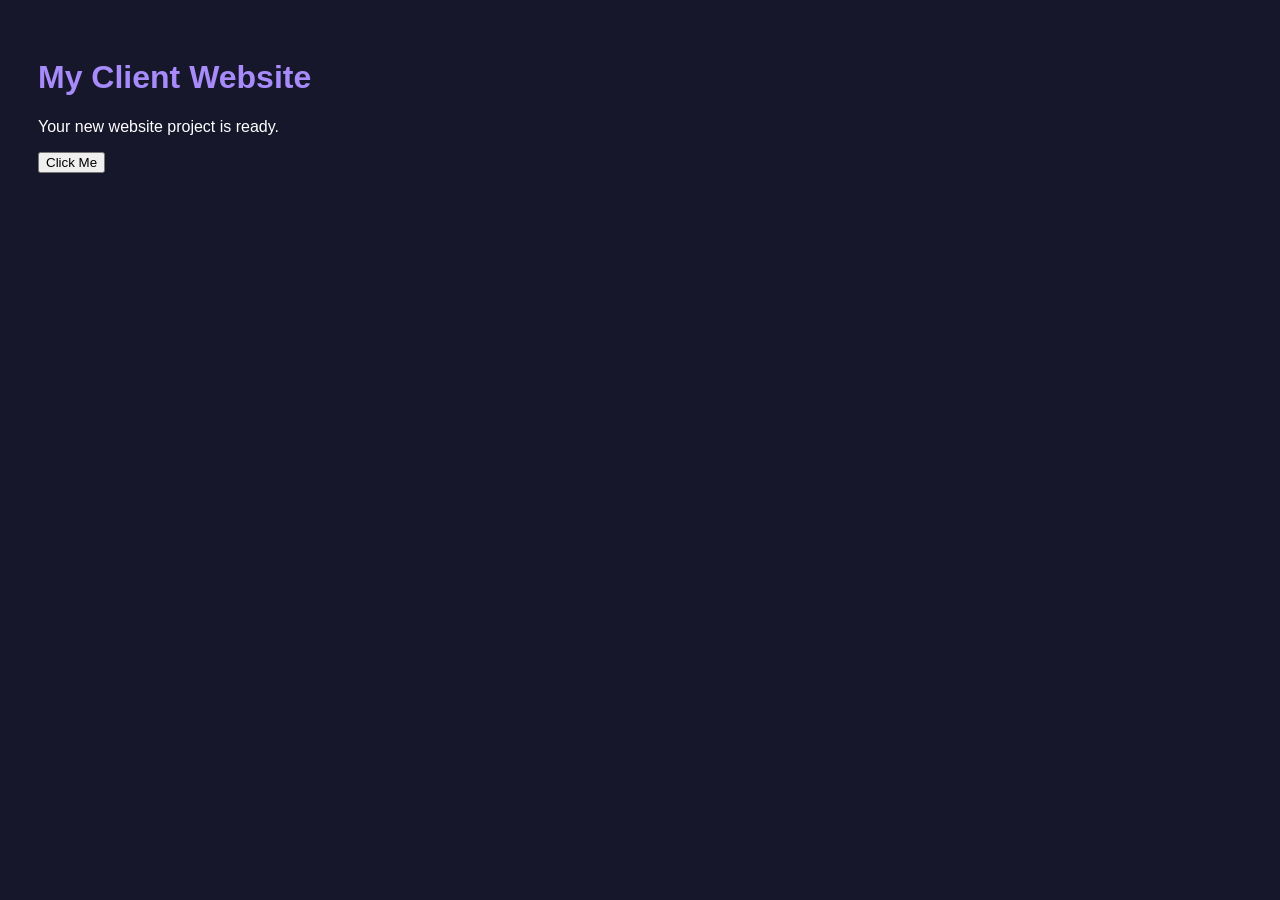
==== index.html @ 84a3fe66 "Add files via upload" ====
<!doctype html>
<html lang="en">
<head>
<meta charset="utf-8">
<meta name="viewport" content="width=device-width, initial-scale=1">
<title>Fashion Plus Test</title>
<link rel="stylesheet" href="style.css">
</head>
<body>
<h1>My Client Website</h1>
<p>Your new website project is ready.</p>
<script src="app.js"></script>
</body>
</html>
---- style.css ----
body {
  background: #17172b;
  color: white;
  font-family: Arial, sans-serif;
  padding: 30px;
}

h1 {
  color: #a78bfa;
}
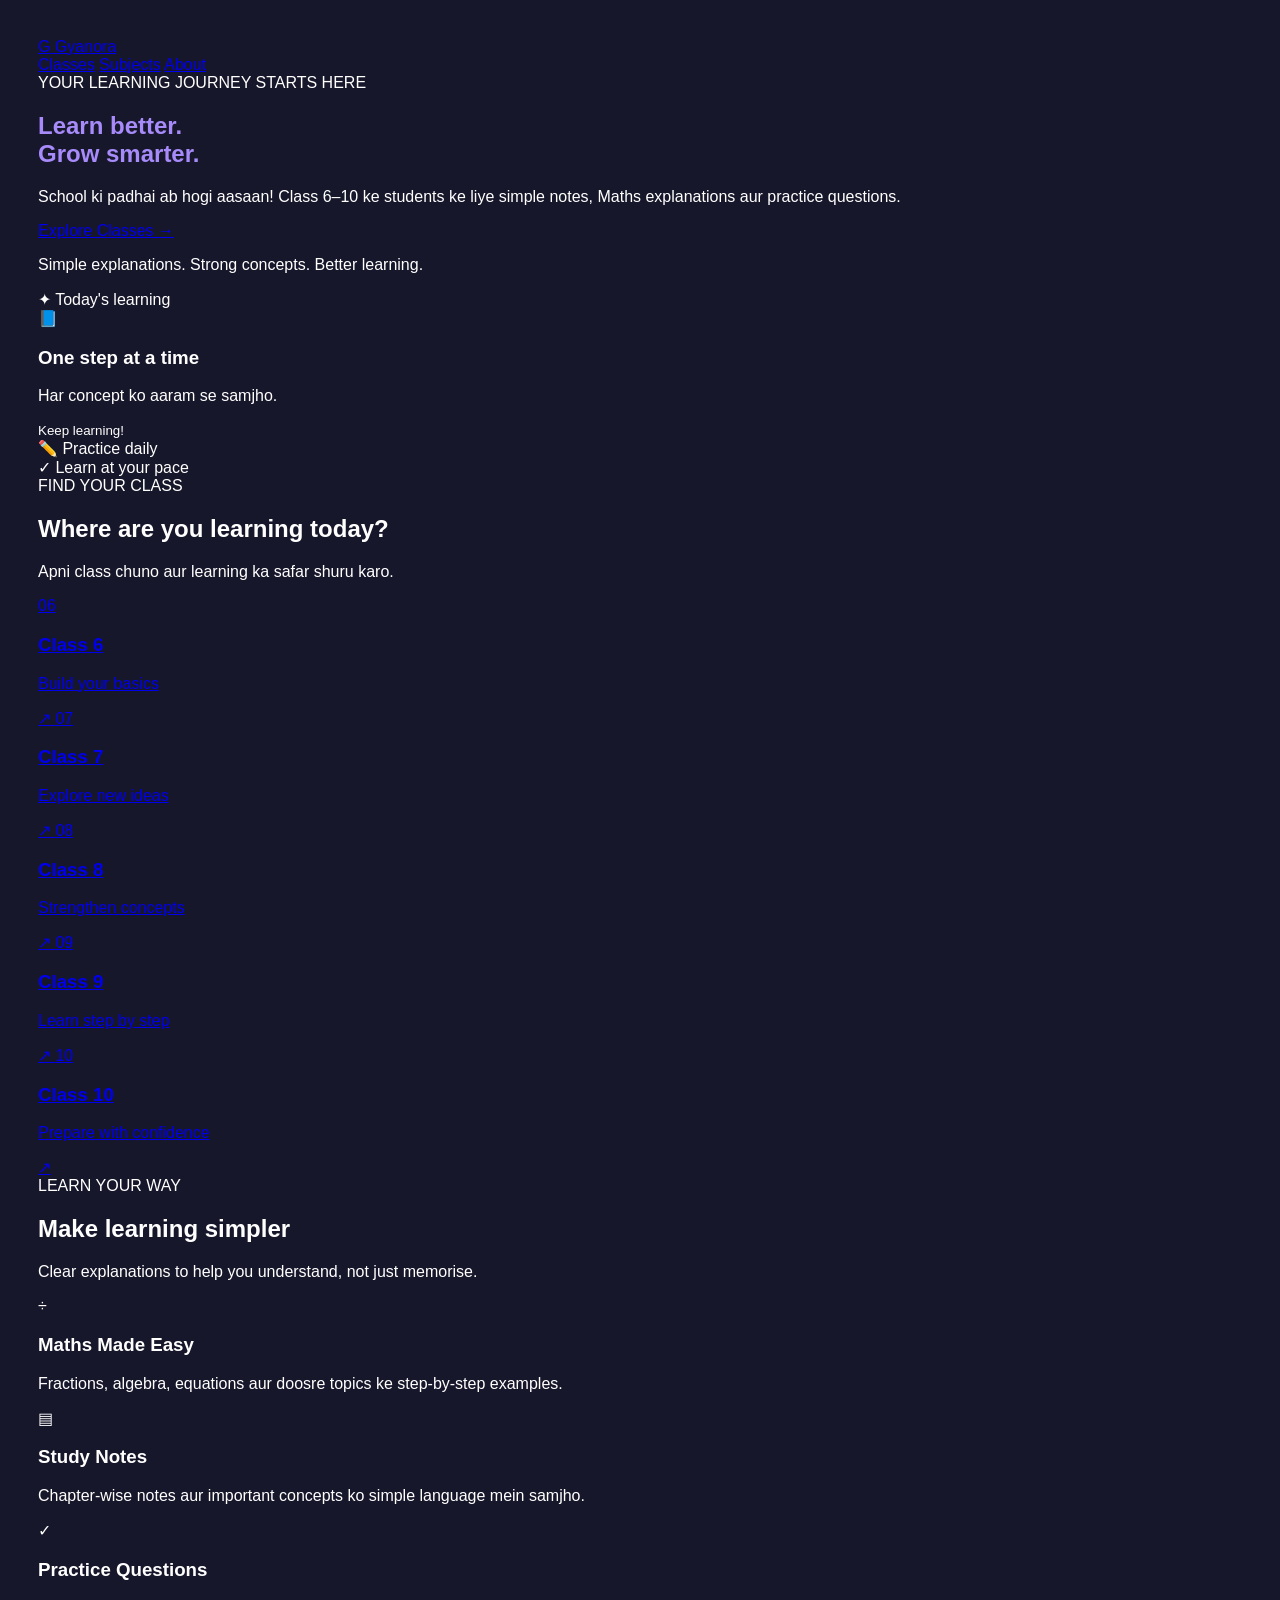
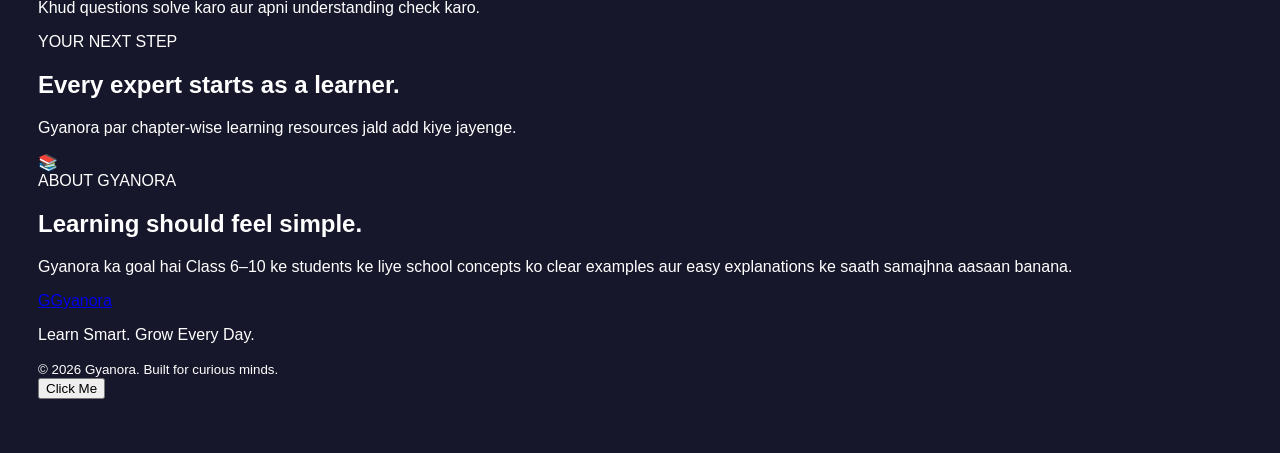
==== commit ec0fff23: "index.html" ====
--- a/index.html
+++ b/index.html
@@ -1,14 +1,137 @@
+
 <!doctype html>
 <html lang="en">
 <head>
-<meta charset="utf-8">
-<meta name="viewport" content="width=device-width, initial-scale=1">
-<title>Fashion Plus Test</title>
-<link rel="stylesheet" href="style.css">
+  <meta charset="utf-8">
+  <meta name="viewport" content="width=device-width, initial-scale=1">
+  <meta name="description" content="Gyanora helps Class 6 to 10 students learn Maths with simple notes, clear examples and practice questions.">
+  <meta name="theme-color" content="#2563eb">
+  <title>Gyanora — Learn Smart, Grow Every Day</title>
+  <link rel="stylesheet" href="style.css">
 </head>
 <body>
-<h1>My Client Website</h1>
-<p>Your new website project is ready.</p>
-<script src="app.js"></script>
+  <header class="site-header">
+    <a class="logo" href="#">
+      <span class="logo-icon">G</span>
+      <span>Gyanora</span>
+    </a>
+
+    <nav>
+      <a href="#classes">Classes</a>
+      <a href="#subjects">Subjects</a>
+      <a href="#about">About</a>
+    </nav>
+  </header>
+
+  <main>
+    <section class="hero">
+      <div class="hero-content">
+        <span class="eyebrow">YOUR LEARNING JOURNEY STARTS HERE</span>
+        <h1>Learn better.<br><span>Grow smarter.</span></h1>
+        <p>
+          School ki padhai ab hogi aasaan!
+          Class 6–10 ke students ke liye simple notes,
+          Maths explanations aur practice questions.
+        </p>
+        <a class="primary-btn" href="#classes">Explore Classes <span>→</span></a>
+        <p class="hero-note">Simple explanations. Strong concepts. Better learning.</p>
+      </div>
+
+      <div class="hero-visual" aria-label="Learning and education illustration">
+        <div class="study-card">
+          <div class="study-top">
+            <span class="mini-icon">✦</span>
+            <span>Today's learning</span>
+          </div>
+          <div class="book-illustration">📘</div>
+          <h3>One step at a time</h3>
+          <p>Har concept ko aaram se samjho.</p>
+          <div class="progress-track"><span></span></div>
+          <small>Keep learning!</small>
+        </div>
+        <div class="float-note note-one">✏️ Practice daily</div>
+        <div class="float-note note-two">✓ Learn at your pace</div>
+      </div>
+    </section>
+
+    <section class="section" id="classes">
+      <div class="section-heading">
+        <span class="eyebrow">FIND YOUR CLASS</span>
+        <h2>Where are you learning today?</h2>
+        <p>Apni class chuno aur learning ka safar shuru karo.</p>
+      </div>
+
+      <div class="class-grid">
+        <a class="class-card" href="#coming-soon">
+          <span class="class-number">06</span><h3>Class 6</h3><p>Build your basics</p><span class="card-arrow">↗</span>
+        </a>
+        <a class="class-card" href="#coming-soon">
+          <span class="class-number">07</span><h3>Class 7</h3><p>Explore new ideas</p><span class="card-arrow">↗</span>
+        </a>
+        <a class="class-card" href="#coming-soon">
+          <span class="class-number">08</span><h3>Class 8</h3><p>Strengthen concepts</p><span class="card-arrow">↗</span>
+        </a>
+        <a class="class-card" href="#coming-soon">
+          <span class="class-number">09</span><h3>Class 9</h3><p>Learn step by step</p><span class="card-arrow">↗</span>
+        </a>
+        <a class="class-card" href="#coming-soon">
+          <span class="class-number">10</span><h3>Class 10</h3><p>Prepare with confidence</p><span class="card-arrow">↗</span>
+        </a>
+      </div>
+    </section>
+
+    <section class="section subjects-section" id="subjects">
+      <div class="section-heading">
+        <span class="eyebrow">LEARN YOUR WAY</span>
+        <h2>Make learning simpler</h2>
+        <p>Clear explanations to help you understand, not just memorise.</p>
+      </div>
+
+      <div class="subject-grid">
+        <article class="subject-card">
+          <div class="subject-icon blue-icon">÷</div>
+          <h3>Maths Made Easy</h3>
+          <p>Fractions, algebra, equations aur doosre topics ke step-by-step examples.</p>
+        </article>
+        <article class="subject-card">
+          <div class="subject-icon purple-icon">▤</div>
+          <h3>Study Notes</h3>
+          <p>Chapter-wise notes aur important concepts ko simple language mein samjho.</p>
+        </article>
+        <article class="subject-card">
+          <div class="subject-icon green-icon">✓</div>
+          <h3>Practice Questions</h3>
+          <p>Khud questions solve karo aur apni understanding check karo.</p>
+        </article>
+      </div>
+    </section>
+
+    <section class="learning-banner" id="coming-soon">
+      <div>
+        <span class="eyebrow">YOUR NEXT STEP</span>
+        <h2>Every expert starts as a learner.</h2>
+        <p>Gyanora par chapter-wise learning resources jald add kiye jayenge.</p>
+      </div>
+      <span class="banner-icon">📚</span>
+    </section>
+
+    <section class="section about-section" id="about">
+      <span class="eyebrow">ABOUT GYANORA</span>
+      <h2>Learning should feel simple.</h2>
+      <p>
+        Gyanora ka goal hai Class 6–10 ke students ke liye
+        school concepts ko clear examples aur easy explanations
+        ke saath samajhna aasaan banana.
+      </p>
+    </section>
+  </main>
+
+  <footer class="site-footer">
+    <a class="logo" href="#"><span class="logo-icon">G</span><span>Gyanora</span></a>
+    <p>Learn Smart. Grow Every Day.</p>
+    <small>© 2026 Gyanora. Built for curious minds.</small>
+  </footer>
+
+  <script src="app.js"></script>
 </body>
 </html>
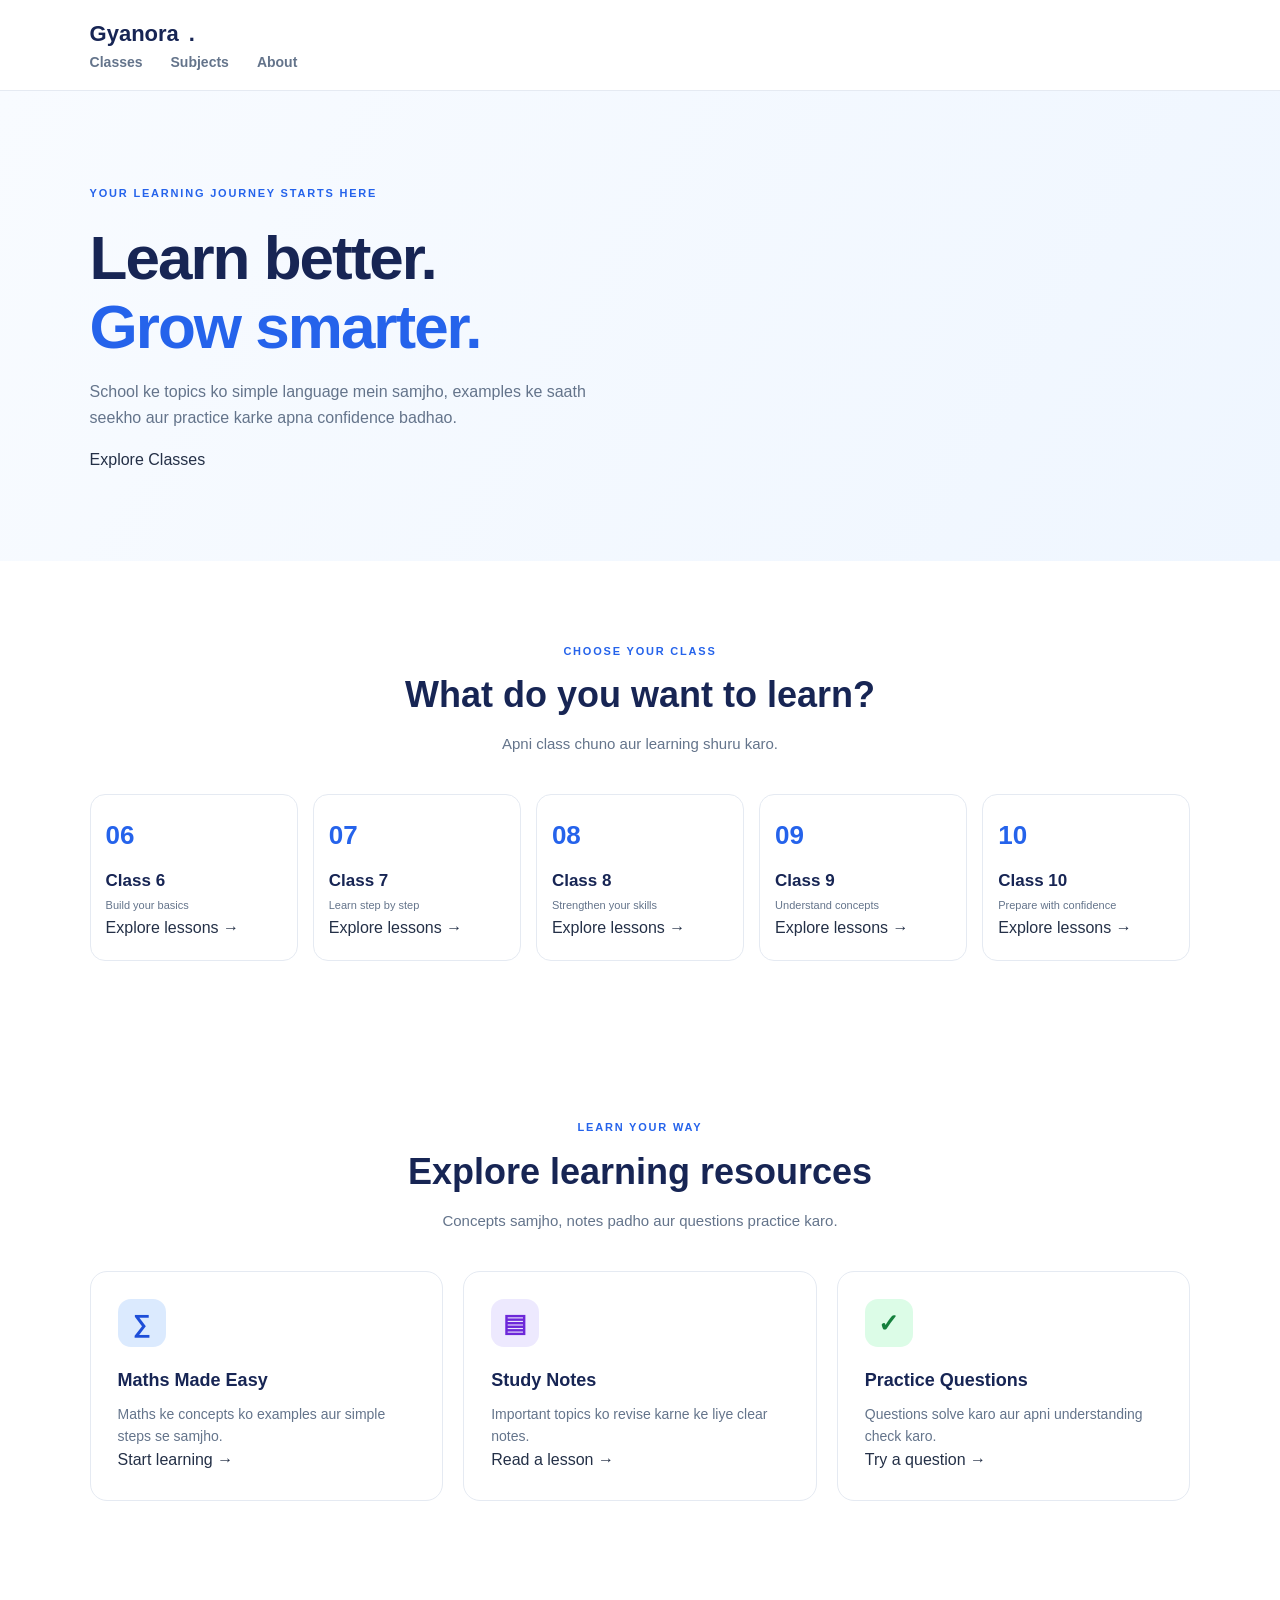
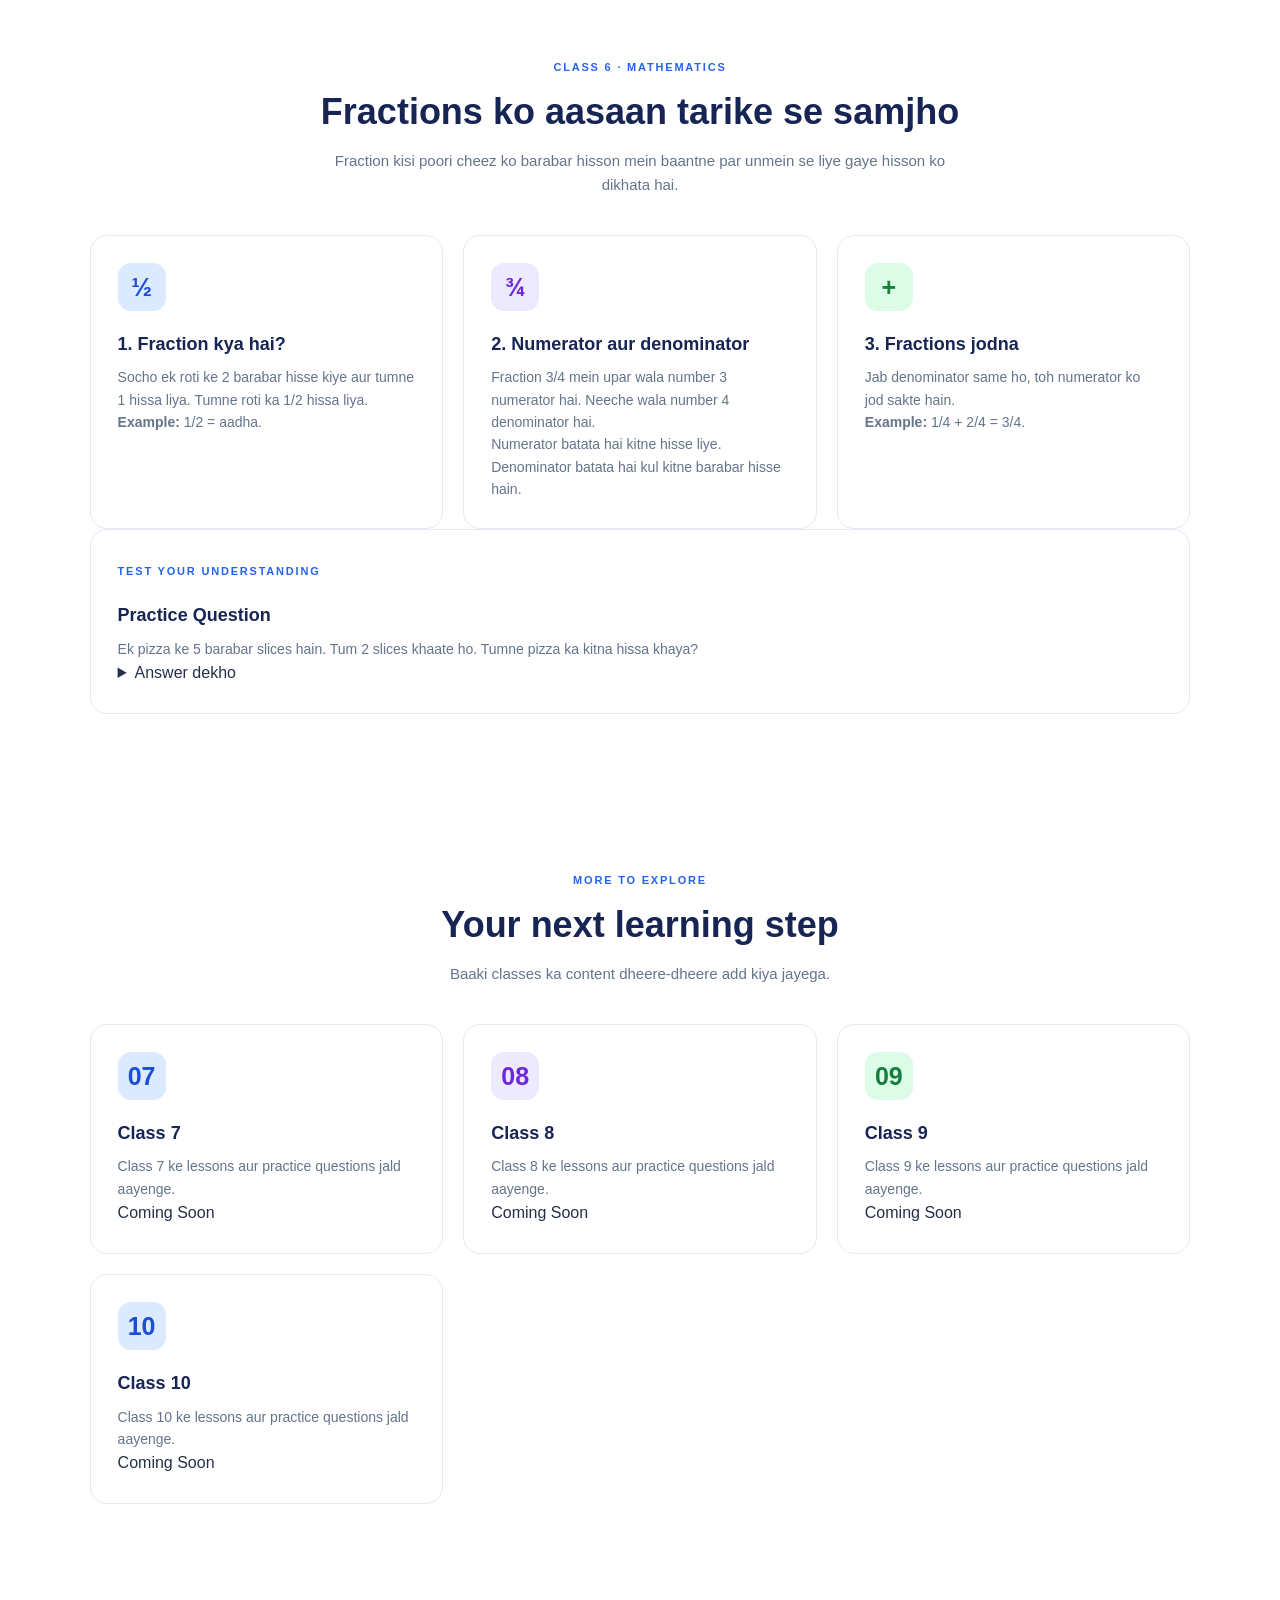
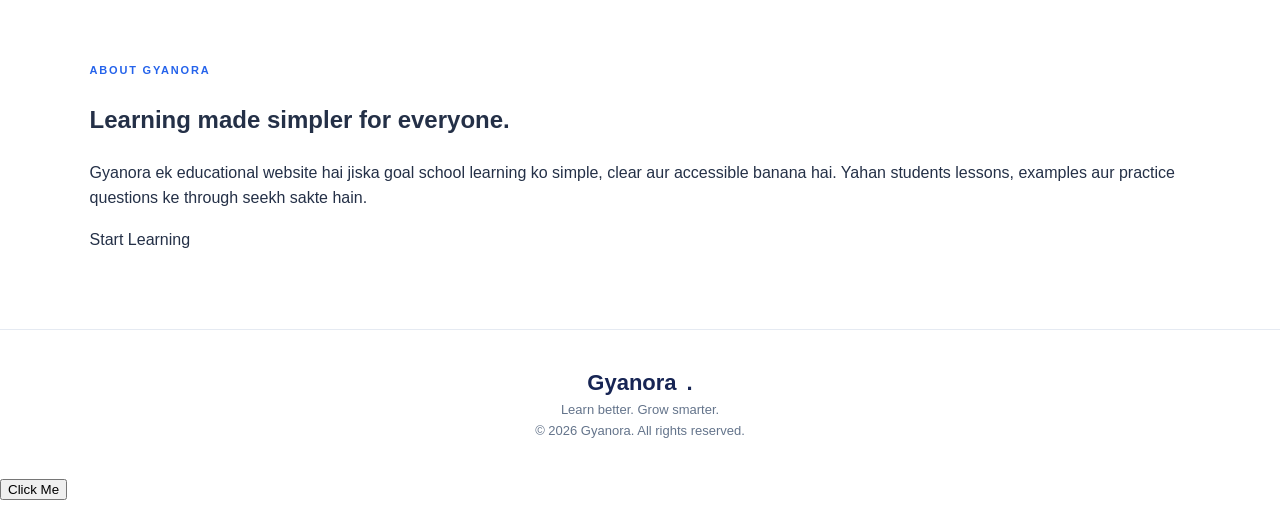
==== commit e4b57db1: "index.html" ====
--- a/index.html
+++ b/index.html
@@ -1,135 +1,257 @@
 
-<!doctype html>
+<!DOCTYPE html>
 <html lang="en">
 <head>
-  <meta charset="utf-8">
-  <meta name="viewport" content="width=device-width, initial-scale=1">
-  <meta name="description" content="Gyanora helps Class 6 to 10 students learn Maths with simple notes, clear examples and practice questions.">
+  <meta charset="UTF-8">
+  <meta name="viewport" content="width=device-width, initial-scale=1.0">
   <meta name="theme-color" content="#2563eb">
-  <title>Gyanora — Learn Smart, Grow Every Day</title>
+  <meta name="description" content="Gyanora helps students learn school subjects with simple lessons, notes and practice questions.">
+  <title>Gyanora — Learn Better, Grow Smarter</title>
   <link rel="stylesheet" href="style.css">
 </head>
 <body>
+
+  <!-- HEADER -->
   <header class="site-header">
-    <a class="logo" href="#">
-      <span class="logo-icon">G</span>
-      <span>Gyanora</span>
-    </a>
-
-    <nav>
-      <a href="#classes">Classes</a>
-      <a href="#subjects">Subjects</a>
-      <a href="#about">About</a>
-    </nav>
+    <div class="container nav-container">
+      <a href="#home" class="logo">Gyanora<span>.</span></a>
+
+      <nav class="main-nav" aria-label="Main navigation">
+        <a href="#classes">Classes</a>
+        <a href="#subjects">Subjects</a>
+        <a href="#about">About</a>
+      </nav>
+    </div>
   </header>
 
-  <main>
+  <main id="home">
+
+    <!-- HERO -->
     <section class="hero">
-      <div class="hero-content">
+      <div class="container hero-content">
         <span class="eyebrow">YOUR LEARNING JOURNEY STARTS HERE</span>
         <h1>Learn better.<br><span>Grow smarter.</span></h1>
         <p>
-          School ki padhai ab hogi aasaan!
-          Class 6–10 ke students ke liye simple notes,
-          Maths explanations aur practice questions.
+          School ke topics ko simple language mein samjho,
+          examples ke saath seekho aur practice karke apna confidence badhao.
         </p>
-        <a class="primary-btn" href="#classes">Explore Classes <span>→</span></a>
-        <p class="hero-note">Simple explanations. Strong concepts. Better learning.</p>
-      </div>
-
-      <div class="hero-visual" aria-label="Learning and education illustration">
-        <div class="study-card">
-          <div class="study-top">
-            <span class="mini-icon">✦</span>
-            <span>Today's learning</span>
-          </div>
-          <div class="book-illustration">📘</div>
-          <h3>One step at a time</h3>
-          <p>Har concept ko aaram se samjho.</p>
-          <div class="progress-track"><span></span></div>
-          <small>Keep learning!</small>
-        </div>
-        <div class="float-note note-one">✏️ Practice daily</div>
-        <div class="float-note note-two">✓ Learn at your pace</div>
-      </div>
-    </section>
-
+        <a href="#classes" class="btn btn-primary">Explore Classes</a>
+      </div>
+    </section>
+
+    <!-- CLASSES -->
     <section class="section" id="classes">
-      <div class="section-heading">
-        <span class="eyebrow">FIND YOUR CLASS</span>
-        <h2>Where are you learning today?</h2>
-        <p>Apni class chuno aur learning ka safar shuru karo.</p>
-      </div>
-
-      <div class="class-grid">
-        <a class="class-card" href="#coming-soon">
-          <span class="class-number">06</span><h3>Class 6</h3><p>Build your basics</p><span class="card-arrow">↗</span>
-        </a>
-        <a class="class-card" href="#coming-soon">
-          <span class="class-number">07</span><h3>Class 7</h3><p>Explore new ideas</p><span class="card-arrow">↗</span>
-        </a>
-        <a class="class-card" href="#coming-soon">
-          <span class="class-number">08</span><h3>Class 8</h3><p>Strengthen concepts</p><span class="card-arrow">↗</span>
-        </a>
-        <a class="class-card" href="#coming-soon">
-          <span class="class-number">09</span><h3>Class 9</h3><p>Learn step by step</p><span class="card-arrow">↗</span>
-        </a>
-        <a class="class-card" href="#coming-soon">
-          <span class="class-number">10</span><h3>Class 10</h3><p>Prepare with confidence</p><span class="card-arrow">↗</span>
-        </a>
-      </div>
-    </section>
-
-    <section class="section subjects-section" id="subjects">
-      <div class="section-heading">
-        <span class="eyebrow">LEARN YOUR WAY</span>
-        <h2>Make learning simpler</h2>
-        <p>Clear explanations to help you understand, not just memorise.</p>
-      </div>
-
-      <div class="subject-grid">
-        <article class="subject-card">
-          <div class="subject-icon blue-icon">÷</div>
-          <h3>Maths Made Easy</h3>
-          <p>Fractions, algebra, equations aur doosre topics ke step-by-step examples.</p>
-        </article>
-        <article class="subject-card">
-          <div class="subject-icon purple-icon">▤</div>
-          <h3>Study Notes</h3>
-          <p>Chapter-wise notes aur important concepts ko simple language mein samjho.</p>
-        </article>
-        <article class="subject-card">
-          <div class="subject-icon green-icon">✓</div>
-          <h3>Practice Questions</h3>
-          <p>Khud questions solve karo aur apni understanding check karo.</p>
-        </article>
-      </div>
-    </section>
-
-    <section class="learning-banner" id="coming-soon">
-      <div>
-        <span class="eyebrow">YOUR NEXT STEP</span>
-        <h2>Every expert starts as a learner.</h2>
-        <p>Gyanora par chapter-wise learning resources jald add kiye jayenge.</p>
-      </div>
-      <span class="banner-icon">📚</span>
-    </section>
-
-    <section class="section about-section" id="about">
-      <span class="eyebrow">ABOUT GYANORA</span>
-      <h2>Learning should feel simple.</h2>
-      <p>
-        Gyanora ka goal hai Class 6–10 ke students ke liye
-        school concepts ko clear examples aur easy explanations
-        ke saath samajhna aasaan banana.
-      </p>
-    </section>
+      <div class="container">
+        <div class="section-heading">
+          <span class="eyebrow">CHOOSE YOUR CLASS</span>
+          <h2>What do you want to learn?</h2>
+          <p>Apni class chuno aur learning shuru karo.</p>
+        </div>
+
+        <div class="class-grid">
+          <a href="#class6-maths" class="class-card">
+            <span class="class-number">06</span>
+            <h3>Class 6</h3>
+            <p>Build your basics</p>
+            <span class="card-link">Explore lessons →</span>
+          </a>
+
+          <a href="#class7" class="class-card">
+            <span class="class-number">07</span>
+            <h3>Class 7</h3>
+            <p>Learn step by step</p>
+            <span class="card-link">Explore lessons →</span>
+          </a>
+
+          <a href="#class8" class="class-card">
+            <span class="class-number">08</span>
+            <h3>Class 8</h3>
+            <p>Strengthen your skills</p>
+            <span class="card-link">Explore lessons →</span>
+          </a>
+
+          <a href="#class9" class="class-card">
+            <span class="class-number">09</span>
+            <h3>Class 9</h3>
+            <p>Understand concepts</p>
+            <span class="card-link">Explore lessons →</span>
+          </a>
+
+          <a href="#class10" class="class-card">
+            <span class="class-number">10</span>
+            <h3>Class 10</h3>
+            <p>Prepare with confidence</p>
+            <span class="card-link">Explore lessons →</span>
+          </a>
+        </div>
+      </div>
+    </section>
+
+    <!-- SUBJECTS -->
+    <section class="section section-soft" id="subjects">
+      <div class="container">
+        <div class="section-heading">
+          <span class="eyebrow">LEARN YOUR WAY</span>
+          <h2>Explore learning resources</h2>
+          <p>Concepts samjho, notes padho aur questions practice karo.</p>
+        </div>
+
+        <div class="subject-grid">
+          <article class="subject-card">
+            <div class="subject-icon blue-icon">∑</div>
+            <h3>Maths Made Easy</h3>
+            <p>Maths ke concepts ko examples aur simple steps se samjho.</p>
+            <a href="#class6-maths" class="text-link">Start learning →</a>
+          </article>
+
+          <article class="subject-card">
+            <div class="subject-icon purple-icon">▤</div>
+            <h3>Study Notes</h3>
+            <p>Important topics ko revise karne ke liye clear notes.</p>
+            <a href="#class6-maths" class="text-link">Read a lesson →</a>
+          </article>
+
+          <article class="subject-card">
+            <div class="subject-icon green-icon">✓</div>
+            <h3>Practice Questions</h3>
+            <p>Questions solve karo aur apni understanding check karo.</p>
+            <a href="#class6-practice" class="text-link">Try a question →</a>
+          </article>
+        </div>
+      </div>
+    </section>
+
+    <!-- CLASS 6 MATHS LESSON -->
+    <section class="section" id="class6-maths">
+      <div class="container">
+        <div class="section-heading">
+          <span class="eyebrow">CLASS 6 · MATHEMATICS</span>
+          <h2>Fractions ko aasaan tarike se samjho</h2>
+          <p>
+            Fraction kisi poori cheez ko barabar hisson mein baantne
+            par unmein se liye gaye hisson ko dikhata hai.
+          </p>
+        </div>
+
+        <div class="subject-grid">
+          <article class="subject-card">
+            <div class="subject-icon blue-icon">½</div>
+            <h3>1. Fraction kya hai?</h3>
+            <p>
+              Socho ek roti ke 2 barabar hisse kiye aur tumne 1 hissa liya.
+              Tumne roti ka 1/2 hissa liya.
+            </p>
+            <p><strong>Example:</strong> 1/2 = aadha.</p>
+          </article>
+
+          <article class="subject-card">
+            <div class="subject-icon purple-icon">¾</div>
+            <h3>2. Numerator aur denominator</h3>
+            <p>
+              Fraction 3/4 mein upar wala number 3 numerator hai.
+              Neeche wala number 4 denominator hai.
+            </p>
+            <p>
+              Numerator batata hai kitne hisse liye.
+              Denominator batata hai kul kitne barabar hisse hain.
+            </p>
+          </article>
+
+          <article class="subject-card">
+            <div class="subject-icon green-icon">+</div>
+            <h3>3. Fractions jodna</h3>
+            <p>
+              Jab denominator same ho, toh numerator ko jod sakte hain.
+            </p>
+            <p><strong>Example:</strong> 1/4 + 2/4 = 3/4.</p>
+          </article>
+        </div>
+
+        <!-- PRACTICE -->
+        <div class="subject-card practice-card" id="class6-practice">
+          <span class="eyebrow">TEST YOUR UNDERSTANDING</span>
+          <h3>Practice Question</h3>
+          <p>
+            Ek pizza ke 5 barabar slices hain. Tum 2 slices khaate ho.
+            Tumne pizza ka kitna hissa khaya?
+          </p>
+
+          <details>
+            <summary>Answer dekho</summary>
+            <p>
+              <strong>Answer: 2/5.</strong>
+              Kul 5 barabar slices the aur tumne unmein se 2 khaye.
+              Isliye fraction 2/5 hoga.
+            </p>
+          </details>
+        </div>
+      </div>
+    </section>
+
+    <!-- OTHER CLASSES -->
+    <section class="section section-soft" id="other-classes">
+      <div class="container">
+        <div class="section-heading">
+          <span class="eyebrow">MORE TO EXPLORE</span>
+          <h2>Your next learning step</h2>
+          <p>Baaki classes ka content dheere-dheere add kiya jayega.</p>
+        </div>
+
+        <div class="subject-grid">
+          <article class="subject-card" id="class7">
+            <div class="subject-icon blue-icon">07</div>
+            <h3>Class 7</h3>
+            <p>Class 7 ke lessons aur practice questions jald aayenge.</p>
+            <span class="text-link">Coming Soon</span>
+          </article>
+
+          <article class="subject-card" id="class8">
+            <div class="subject-icon purple-icon">08</div>
+            <h3>Class 8</h3>
+            <p>Class 8 ke lessons aur practice questions jald aayenge.</p>
+            <span class="text-link">Coming Soon</span>
+          </article>
+
+          <article class="subject-card" id="class9">
+            <div class="subject-icon green-icon">09</div>
+            <h3>Class 9</h3>
+            <p>Class 9 ke lessons aur practice questions jald aayenge.</p>
+            <span class="text-link">Coming Soon</span>
+          </article>
+
+          <article class="subject-card" id="class10">
+            <div class="subject-icon blue-icon">10</div>
+            <h3>Class 10</h3>
+            <p>Class 10 ke lessons aur practice questions jald aayenge.</p>
+            <span class="text-link">Coming Soon</span>
+          </article>
+        </div>
+      </div>
+    </section>
+
+    <!-- ABOUT -->
+    <section class="section" id="about">
+      <div class="container about-content">
+        <span class="eyebrow">ABOUT GYANORA</span>
+        <h2>Learning made simpler for everyone.</h2>
+        <p>
+          Gyanora ek educational website hai jiska goal school learning ko
+          simple, clear aur accessible banana hai. Yahan students lessons,
+          examples aur practice questions ke through seekh sakte hain.
+        </p>
+        <a href="#classes" class="btn btn-primary">Start Learning</a>
+      </div>
+    </section>
+
   </main>
 
+  <!-- FOOTER -->
   <footer class="site-footer">
-    <a class="logo" href="#"><span class="logo-icon">G</span><span>Gyanora</span></a>
-    <p>Learn Smart. Grow Every Day.</p>
-    <small>© 2026 Gyanora. Built for curious minds.</small>
+    <div class="container footer-content">
+      <a href="#home" class="logo">Gyanora<span>.</span></a>
+      <p>Learn better. Grow smarter.</p>
+      <p class="copyright">© 2026 Gyanora. All rights reserved.</p>
+    </div>
   </footer>
 
   <script src="app.js"></script>
--- a/style.css
+++ b/style.css
@@ -1,10 +1,518 @@
+
+:root {
+  --blue: #2563eb;
+  --blue-dark: #1d4ed8;
+  --navy: #172554;
+  --text: #243047;
+  --muted: #64748b;
+  --border: #e5eaf2;
+  --light-blue: #eff6ff;
+  --white: #ffffff;
+}
+
+* {
+  box-sizing: border-box;
+}
+
+html {
+  scroll-behavior: smooth;
+  scroll-padding-top: 90px;
+}
+
 body {
-  background: #17172b;
+  margin: 0;
+  font-family: Arial, Helvetica, sans-serif;
+  color: var(--text);
+  background: var(--white);
+  line-height: 1.6;
+}
+
+a {
+  color: inherit;
+  text-decoration: none;
+}
+
+.site-header {
+  min-height: 76px;
+  padding: 16px 7%;
+  display: flex;
+  justify-content: space-between;
+  align-items: center;
+  gap: 20px;
+  background: #fff;
+  border-bottom: 1px solid var(--border);
+  position: sticky;
+  top: 0;
+  z-index: 10;
+}
+
+.logo {
+  display: inline-flex;
+  align-items: center;
+  gap: 10px;
+  font-size: 22px;
+  font-weight: 800;
+  color: var(--navy);
+}
+
+.logo-icon {
+  width: 38px;
+  height: 38px;
+  display: grid;
+  place-items: center;
+  border-radius: 12px;
+  background: var(--blue);
   color: white;
-  font-family: Arial, sans-serif;
-  padding: 30px;
-}
-
-h1 {
-  color: #a78bfa;
-}+  font-size: 22px;
+}
+
+nav {
+  display: flex;
+  align-items: center;
+  gap: 28px;
+}
+
+nav a {
+  color: var(--muted);
+  font-size: 14px;
+  font-weight: 600;
+}
+
+nav a:hover {
+  color: var(--blue);
+}
+
+.hero {
+  padding: 76px 7%;
+  min-height: 470px;
+  display: grid;
+  grid-template-columns: 1.1fr 0.9fr;
+  align-items: center;
+  gap: 50px;
+  background: linear-gradient(120deg, #f8fbff, #eff6ff);
+  overflow: hidden;
+}
+
+.eyebrow {
+  display: inline-block;
+  color: var(--blue);
+  font-size: 11px;
+  font-weight: 800;
+  letter-spacing: 1.8px;
+}
+
+.hero h1 {
+  margin: 18px 0;
+  font-size: clamp(38px, 5vw, 62px);
+  line-height: 1.12;
+  letter-spacing: -2px;
+  color: var(--navy);
+}
+
+.hero h1 span {
+  color: var(--blue);
+}
+
+.hero-content > p:not(.hero-note) {
+  max-width: 530px;
+  color: var(--muted);
+  font-size: 16px;
+}
+
+.primary-btn {
+  display: inline-flex;
+  align-items: center;
+  gap: 18px;
+  margin-top: 18px;
+  padding: 14px 22px;
+  border-radius: 10px;
+  color: #fff;
+  background: var(--blue);
+  font-size: 14px;
+  font-weight: 700;
+  box-shadow: 0 8px 20px #2563eb30;
+  transition: transform 0.2s, background 0.2s;
+}
+
+.primary-btn:hover {
+  background: var(--blue-dark);
+  transform: translateY(-2px);
+}
+
+.hero-note {
+  margin-top: 18px;
+  color: #718096;
+  font-size: 12px;
+}
+
+.hero-visual {
+  position: relative;
+  display: flex;
+  justify-content: center;
+  align-items: center;
+  min-height: 310px;
+}
+
+.study-card {
+  width: min(100%, 310px);
+  padding: 25px;
+  border: 1px solid #e1eaff;
+  border-radius: 22px;
+  background: white;
+  box-shadow: 0 25px 60px #1e40af15;
+  position: relative;
+  z-index: 1;
+}
+
+.study-top {
+  display: flex;
+  align-items: center;
+  gap: 9px;
+  color: var(--muted);
+  font-size: 12px;
+}
+
+.mini-icon {
+  color: var(--blue);
+  font-size: 22px;
+}
+
+.book-illustration {
+  display: grid;
+  place-items: center;
+  min-height: 115px;
+  margin: 18px 0;
+  border-radius: 16px;
+  background: var(--light-blue);
+  font-size: 64px;
+}
+
+.study-card h3 {
+  margin: 0;
+  color: var(--navy);
+  font-size: 19px;
+}
+
+.study-card p,
+.study-card small {
+  color: var(--muted);
+  font-size: 12px;
+}
+
+.progress-track {
+  height: 7px;
+  margin-top: 20px;
+  border-radius: 10px;
+  background: #e7edf7;
+  overflow: hidden;
+}
+
+.progress-track span {
+  display: block;
+  width: 72%;
+  height: 100%;
+  border-radius: inherit;
+  background: var(--blue);
+}
+
+.float-note {
+  position: absolute;
+  z-index: 2;
+  padding: 10px 14px;
+  border: 1px solid var(--border);
+  border-radius: 10px;
+  background: white;
+  box-shadow: 0 8px 25px #17255410;
+  font-size: 12px;
+  font-weight: 700;
+}
+
+.note-one {
+  top: 25px;
+  right: 0;
+  color: #2563eb;
+}
+
+.note-two {
+  bottom: 22px;
+  left: 0;
+  color: #15803d;
+}
+
+.section {
+  padding: 76px 7%;
+}
+
+.section-heading {
+  max-width: 650px;
+  margin: 0 auto 38px;
+  text-align: center;
+}
+
+.section-heading h2,
+.about-section h2 {
+  margin: 10px 0;
+  color: var(--navy);
+  font-size: clamp(26px, 4vw, 36px);
+  line-height: 1.25;
+}
+
+.section-heading p,
+.about-section > p {
+  color: var(--muted);
+  font-size: 15px;
+}
+
+.class-grid {
+  display: grid;
+  grid-template-columns: repeat(5, minmax(0, 1fr));
+  gap: 15px;
+}
+
+.class-card {
+  position: relative;
+  min-height: 155px;
+  padding: 20px 15px;
+  border: 1px solid var(--border);
+  border-radius: 15px;
+  background: #fff;
+  transition: border-color 0.2s, transform 0.2s, box-shadow 0.2s;
+}
+
+.class-card:hover {
+  border-color: #93b4ff;
+  transform: translateY(-4px);
+  box-shadow: 0 12px 30px #1e40af10;
+}
+
+.class-number {
+  color: var(--blue);
+  font-size: 26px;
+  font-weight: 800;
+}
+
+.class-card h3 {
+  margin: 10px 0 3px;
+  color: var(--navy);
+  font-size: 17px;
+}
+
+.class-card p {
+  margin: 0;
+  color: var(--muted);
+  font-size: 11px;
+}
+
+.card-arrow {
+  position: absolute;
+  top: 16px;
+  right: 15px;
+  color: #94a3b8;
+}
+
+.subjects-section {
+  background: #f8faff;
+}
+
+.subject-grid {
+  display: grid;
+  grid-template-columns: repeat(3, minmax(0, 1fr));
+  gap: 20px;
+}
+
+.subject-card {
+  padding: 27px;
+  border: 1px solid var(--border);
+  border-radius: 17px;
+  background: #fff;
+  transition: transform 0.2s, box-shadow 0.2s;
+}
+
+.subject-card:hover {
+  transform: translateY(-4px);
+  box-shadow: 0 15px 35px #1725540c;
+}
+
+.subject-icon {
+  width: 48px;
+  height: 48px;
+  display: grid;
+  place-items: center;
+  border-radius: 13px;
+  font-size: 25px;
+  font-weight: 700;
+}
+
+.blue-icon {
+  background: #dbeafe;
+  color: #1d4ed8;
+}
+
+.purple-icon {
+  background: #ede9fe;
+  color: #6d28d9;
+}
+
+.green-icon {
+  background: #dcfce7;
+  color: #15803d;
+}
+
+.subject-card h3 {
+  margin: 19px 0 8px;
+  color: var(--navy);
+  font-size: 18px;
+}
+
+.subject-card p {
+  margin: 0;
+  color: var(--muted);
+  font-size: 14px;
+}
+
+.learning-banner {
+  margin: 20px 7%;
+  padding: 40px;
+  display: flex;
+  justify-content: space-between;
+  align-items: center;
+  gap: 20px;
+  border-radius: 20px;
+  background: var(--navy);
+  color: white;
+}
+
+.learning-banner .eyebrow {
+  color: #93c5fd;
+}
+
+.learning-banner h2 {
+  margin: 10px 0;
+  font-size: clamp(24px, 4vw, 34px);
+  line-height: 1.3;
+}
+
+.learning-banner p {
+  margin-bottom: 0;
+  color: #cbd5e1;
+  font-size: 14px;
+}
+
+.banner-icon {
+  font-size: 58px;
+}
+
+.about-section {
+  max-width: 850px;
+  margin: 0 auto;
+  text-align: center;
+}
+
+.site-footer {
+  padding: 35px 7%;
+  display: flex;
+  flex-direction: column;
+  align-items: center;
+  gap: 10px;
+  border-top: 1px solid var(--border);
+  text-align: center;
+}
+
+.site-footer p,
+.site-footer small {
+  margin: 0;
+  color: var(--muted);
+  font-size: 13px;
+}
+
+@media (max-width: 900px) {
+  .hero {
+    gap: 25px;
+    padding-top: 55px;
+    padding-bottom: 55px;
+  }
+
+  .class-grid {
+    grid-template-columns: repeat(3, minmax(0, 1fr));
+  }
+
+  .subject-grid {
+    grid-template-columns: 1fr;
+  }
+}
+
+@media (max-width: 600px) {
+  .site-header {
+    padding: 13px 5%;
+    flex-wrap: wrap;
+  }
+
+  .logo {
+    font-size: 20px;
+  }
+
+  nav {
+    width: 100%;
+    justify-content: space-between;
+    gap: 12px;
+  }
+
+  nav a {
+    font-size: 12px;
+  }
+
+  .hero {
+    grid-template-columns: 1fr;
+    padding: 48px 6%;
+    gap: 25px;
+  }
+
+  .hero h1 {
+    letter-spacing: -1px;
+  }
+
+  .hero-visual {
+    min-height: 285px;
+    margin: 0 8px;
+  }
+
+  .note-one {
+    right: -5px;
+  }
+
+  .note-two {
+    left: -5px;
+  }
+
+  .section {
+    padding: 55px 6%;
+  }
+
+  .class-grid {
+    grid-template-columns: repeat(2, minmax(0, 1fr));
+    gap: 12px;
+  }
+
+  .class-card {
+    min-height: 140px;
+    padding: 17px 13px;
+  }
+
+  .subject-card {
+    padding: 22px;
+  }
+
+  .learning-banner {
+    margin: 10px 5%;
+    padding: 27px 23px;
+  }
+
+  .banner-icon {
+    font-size: 38px;
+  }
+
+  .about-section {
+    padding-left: 7%;
+    padding-right: 7%;
+  }
+}
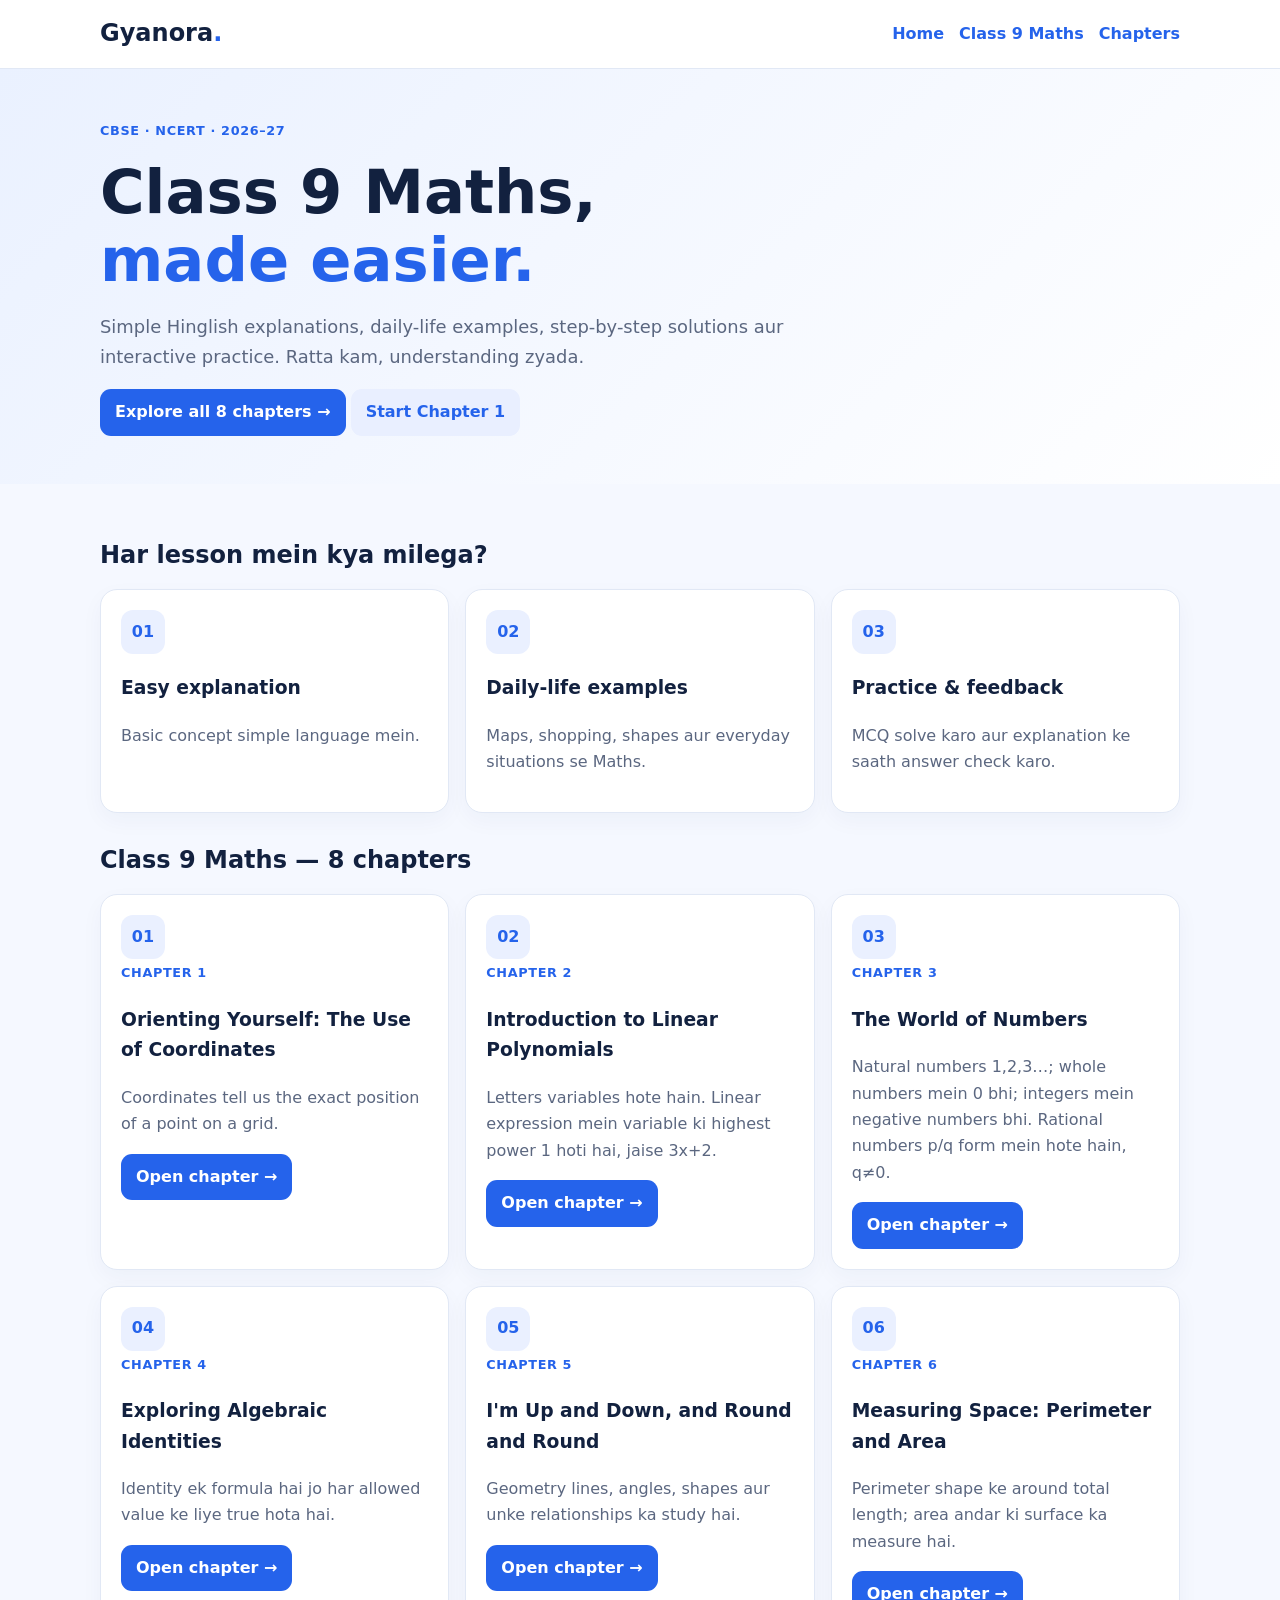
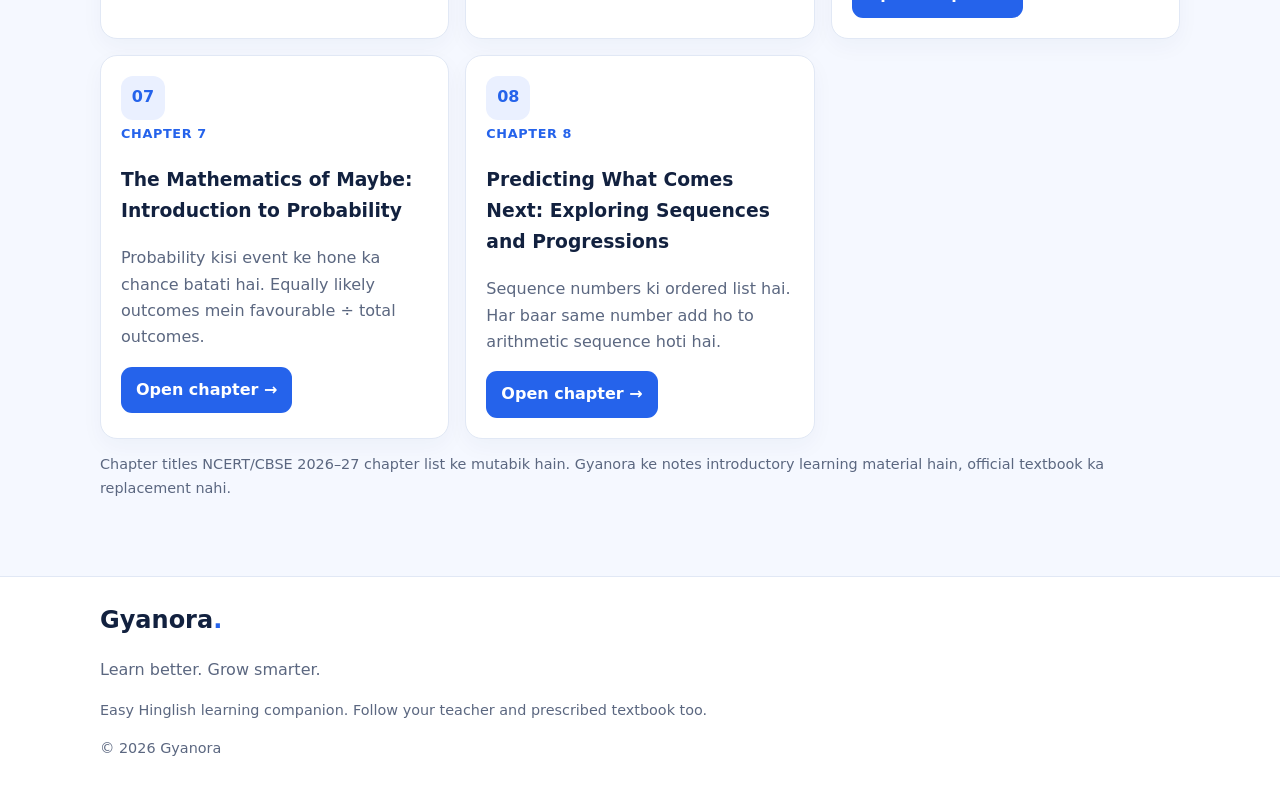
==== commit 4f383214: "Add files via upload" ====
--- a/index.html
+++ b/index.html
@@ -1,259 +1 @@
-
-<!DOCTYPE html>
-<html lang="en">
-<head>
-  <meta charset="UTF-8">
-  <meta name="viewport" content="width=device-width, initial-scale=1.0">
-  <meta name="theme-color" content="#2563eb">
-  <meta name="description" content="Gyanora helps students learn school subjects with simple lessons, notes and practice questions.">
-  <title>Gyanora — Learn Better, Grow Smarter</title>
-  <link rel="stylesheet" href="style.css">
-</head>
-<body>
-
-  <!-- HEADER -->
-  <header class="site-header">
-    <div class="container nav-container">
-      <a href="#home" class="logo">Gyanora<span>.</span></a>
-
-      <nav class="main-nav" aria-label="Main navigation">
-        <a href="#classes">Classes</a>
-        <a href="#subjects">Subjects</a>
-        <a href="#about">About</a>
-      </nav>
-    </div>
-  </header>
-
-  <main id="home">
-
-    <!-- HERO -->
-    <section class="hero">
-      <div class="container hero-content">
-        <span class="eyebrow">YOUR LEARNING JOURNEY STARTS HERE</span>
-        <h1>Learn better.<br><span>Grow smarter.</span></h1>
-        <p>
-          School ke topics ko simple language mein samjho,
-          examples ke saath seekho aur practice karke apna confidence badhao.
-        </p>
-        <a href="#classes" class="btn btn-primary">Explore Classes</a>
-      </div>
-    </section>
-
-    <!-- CLASSES -->
-    <section class="section" id="classes">
-      <div class="container">
-        <div class="section-heading">
-          <span class="eyebrow">CHOOSE YOUR CLASS</span>
-          <h2>What do you want to learn?</h2>
-          <p>Apni class chuno aur learning shuru karo.</p>
-        </div>
-
-        <div class="class-grid">
-          <a href="#class6-maths" class="class-card">
-            <span class="class-number">06</span>
-            <h3>Class 6</h3>
-            <p>Build your basics</p>
-            <span class="card-link">Explore lessons →</span>
-          </a>
-
-          <a href="#class7" class="class-card">
-            <span class="class-number">07</span>
-            <h3>Class 7</h3>
-            <p>Learn step by step</p>
-            <span class="card-link">Explore lessons →</span>
-          </a>
-
-          <a href="#class8" class="class-card">
-            <span class="class-number">08</span>
-            <h3>Class 8</h3>
-            <p>Strengthen your skills</p>
-            <span class="card-link">Explore lessons →</span>
-          </a>
-
-          <a href="#class9" class="class-card">
-            <span class="class-number">09</span>
-            <h3>Class 9</h3>
-            <p>Understand concepts</p>
-            <span class="card-link">Explore lessons →</span>
-          </a>
-
-          <a href="#class10" class="class-card">
-            <span class="class-number">10</span>
-            <h3>Class 10</h3>
-            <p>Prepare with confidence</p>
-            <span class="card-link">Explore lessons →</span>
-          </a>
-        </div>
-      </div>
-    </section>
-
-    <!-- SUBJECTS -->
-    <section class="section section-soft" id="subjects">
-      <div class="container">
-        <div class="section-heading">
-          <span class="eyebrow">LEARN YOUR WAY</span>
-          <h2>Explore learning resources</h2>
-          <p>Concepts samjho, notes padho aur questions practice karo.</p>
-        </div>
-
-        <div class="subject-grid">
-          <article class="subject-card">
-            <div class="subject-icon blue-icon">∑</div>
-            <h3>Maths Made Easy</h3>
-            <p>Maths ke concepts ko examples aur simple steps se samjho.</p>
-            <a href="#class6-maths" class="text-link">Start learning →</a>
-          </article>
-
-          <article class="subject-card">
-            <div class="subject-icon purple-icon">▤</div>
-            <h3>Study Notes</h3>
-            <p>Important topics ko revise karne ke liye clear notes.</p>
-            <a href="#class6-maths" class="text-link">Read a lesson →</a>
-          </article>
-
-          <article class="subject-card">
-            <div class="subject-icon green-icon">✓</div>
-            <h3>Practice Questions</h3>
-            <p>Questions solve karo aur apni understanding check karo.</p>
-            <a href="#class6-practice" class="text-link">Try a question →</a>
-          </article>
-        </div>
-      </div>
-    </section>
-
-    <!-- CLASS 6 MATHS LESSON -->
-    <section class="section" id="class6-maths">
-      <div class="container">
-        <div class="section-heading">
-          <span class="eyebrow">CLASS 6 · MATHEMATICS</span>
-          <h2>Fractions ko aasaan tarike se samjho</h2>
-          <p>
-            Fraction kisi poori cheez ko barabar hisson mein baantne
-            par unmein se liye gaye hisson ko dikhata hai.
-          </p>
-        </div>
-
-        <div class="subject-grid">
-          <article class="subject-card">
-            <div class="subject-icon blue-icon">½</div>
-            <h3>1. Fraction kya hai?</h3>
-            <p>
-              Socho ek roti ke 2 barabar hisse kiye aur tumne 1 hissa liya.
-              Tumne roti ka 1/2 hissa liya.
-            </p>
-            <p><strong>Example:</strong> 1/2 = aadha.</p>
-          </article>
-
-          <article class="subject-card">
-            <div class="subject-icon purple-icon">¾</div>
-            <h3>2. Numerator aur denominator</h3>
-            <p>
-              Fraction 3/4 mein upar wala number 3 numerator hai.
-              Neeche wala number 4 denominator hai.
-            </p>
-            <p>
-              Numerator batata hai kitne hisse liye.
-              Denominator batata hai kul kitne barabar hisse hain.
-            </p>
-          </article>
-
-          <article class="subject-card">
-            <div class="subject-icon green-icon">+</div>
-            <h3>3. Fractions jodna</h3>
-            <p>
-              Jab denominator same ho, toh numerator ko jod sakte hain.
-            </p>
-            <p><strong>Example:</strong> 1/4 + 2/4 = 3/4.</p>
-          </article>
-        </div>
-
-        <!-- PRACTICE -->
-        <div class="subject-card practice-card" id="class6-practice">
-          <span class="eyebrow">TEST YOUR UNDERSTANDING</span>
-          <h3>Practice Question</h3>
-          <p>
-            Ek pizza ke 5 barabar slices hain. Tum 2 slices khaate ho.
-            Tumne pizza ka kitna hissa khaya?
-          </p>
-
-          <details>
-            <summary>Answer dekho</summary>
-            <p>
-              <strong>Answer: 2/5.</strong>
-              Kul 5 barabar slices the aur tumne unmein se 2 khaye.
-              Isliye fraction 2/5 hoga.
-            </p>
-          </details>
-        </div>
-      </div>
-    </section>
-
-    <!-- OTHER CLASSES -->
-    <section class="section section-soft" id="other-classes">
-      <div class="container">
-        <div class="section-heading">
-          <span class="eyebrow">MORE TO EXPLORE</span>
-          <h2>Your next learning step</h2>
-          <p>Baaki classes ka content dheere-dheere add kiya jayega.</p>
-        </div>
-
-        <div class="subject-grid">
-          <article class="subject-card" id="class7">
-            <div class="subject-icon blue-icon">07</div>
-            <h3>Class 7</h3>
-            <p>Class 7 ke lessons aur practice questions jald aayenge.</p>
-            <span class="text-link">Coming Soon</span>
-          </article>
-
-          <article class="subject-card" id="class8">
-            <div class="subject-icon purple-icon">08</div>
-            <h3>Class 8</h3>
-            <p>Class 8 ke lessons aur practice questions jald aayenge.</p>
-            <span class="text-link">Coming Soon</span>
-          </article>
-
-          <article class="subject-card" id="class9">
-            <div class="subject-icon green-icon">09</div>
-            <h3>Class 9</h3>
-            <p>Class 9 ke lessons aur practice questions jald aayenge.</p>
-            <span class="text-link">Coming Soon</span>
-          </article>
-
-          <article class="subject-card" id="class10">
-            <div class="subject-icon blue-icon">10</div>
-            <h3>Class 10</h3>
-            <p>Class 10 ke lessons aur practice questions jald aayenge.</p>
-            <span class="text-link">Coming Soon</span>
-          </article>
-        </div>
-      </div>
-    </section>
-
-    <!-- ABOUT -->
-    <section class="section" id="about">
-      <div class="container about-content">
-        <span class="eyebrow">ABOUT GYANORA</span>
-        <h2>Learning made simpler for everyone.</h2>
-        <p>
-          Gyanora ek educational website hai jiska goal school learning ko
-          simple, clear aur accessible banana hai. Yahan students lessons,
-          examples aur practice questions ke through seekh sakte hain.
-        </p>
-        <a href="#classes" class="btn btn-primary">Start Learning</a>
-      </div>
-    </section>
-
-  </main>
-
-  <!-- FOOTER -->
-  <footer class="site-footer">
-    <div class="container footer-content">
-      <a href="#home" class="logo">Gyanora<span>.</span></a>
-      <p>Learn better. Grow smarter.</p>
-      <p class="copyright">© 2026 Gyanora. All rights reserved.</p>
-    </div>
-  </footer>
-
-  <script src="app.js"></script>
-</body>
-</html>
+<!doctype html><html lang="en"><head><meta charset="utf-8"><meta name="viewport" content="width=device-width,initial-scale=1"><meta name="theme-color" content="#2563eb"><title>Class 9 Maths | Gyanora</title><link rel="stylesheet" href="style.css"></head><body><header><div class="container nav"><a class="logo" href="index.html">Gyanora<span>.</span></a><nav class="navlinks"><a href="index.html">Home</a><a href="class9.html">Class 9 Maths</a><a href="class9.html#chapters">Chapters</a></nav></div></header><main><section class="hero"><div class="container"><span class="eyebrow">CBSE · NCERT · 2026–27</span><h1>Class 9 Maths,<br><span style="color:#2563eb">made easier.</span></h1><p class="lead">Simple Hinglish explanations, daily-life examples, step-by-step solutions aur interactive practice. Ratta kam, understanding zyada.</p><a class="btn" href="class9.html">Explore all 8 chapters →</a> <a class="btn secondary" href="coordinates.html">Start Chapter 1</a></div></section><section class="section"><div class="container"><h2>Har lesson mein kya milega?</h2><div class="grid"><article class="card"><div class="num">01</div><h3>Easy explanation</h3><p>Basic concept simple language mein.</p></article><article class="card"><div class="num">02</div><h3>Daily-life examples</h3><p>Maps, shopping, shapes aur everyday situations se Maths.</p></article><article class="card"><div class="num">03</div><h3>Practice & feedback</h3><p>MCQ solve karo aur explanation ke saath answer check karo.</p></article></div><h2 style="margin-top:32px">Class 9 Maths — 8 chapters</h2><div class="grid"><article class="card chapter-card" data-search="orienting yourself: the use of coordinates coordinates"><div class="num">01</div><span class="tag">CHAPTER 1</span><h3>Orienting Yourself: The Use of Coordinates</h3><p>Coordinates tell us the exact position of a point on a grid.</p><a class="btn" href="coordinates.html">Open chapter →</a></article><article class="card chapter-card" data-search="introduction to linear polynomials linear-polynomials"><div class="num">02</div><span class="tag">CHAPTER 2</span><h3>Introduction to Linear Polynomials</h3><p>Letters variables hote hain. Linear expression mein variable ki highest power 1 hoti hai, jaise 3x+2.</p><a class="btn" href="linear-polynomials.html">Open chapter →</a></article><article class="card chapter-card" data-search="the world of numbers numbers"><div class="num">03</div><span class="tag">CHAPTER 3</span><h3>The World of Numbers</h3><p>Natural numbers 1,2,3…; whole numbers mein 0 bhi; integers mein negative numbers bhi. Rational numbers p/q form mein hote hain, q≠0.</p><a class="btn" href="numbers.html">Open chapter →</a></article><article class="card chapter-card" data-search="exploring algebraic identities algebraic-identities"><div class="num">04</div><span class="tag">CHAPTER 4</span><h3>Exploring Algebraic Identities</h3><p>Identity ek formula hai jo har allowed value ke liye true hota hai.</p><a class="btn" href="algebraic-identities.html">Open chapter →</a></article><article class="card chapter-card" data-search="i'm up and down, and round and round geometry"><div class="num">05</div><span class="tag">CHAPTER 5</span><h3>I'm Up and Down, and Round and Round</h3><p>Geometry lines, angles, shapes aur unke relationships ka study hai.</p><a class="btn" href="geometry.html">Open chapter →</a></article><article class="card chapter-card" data-search="measuring space: perimeter and area mensuration"><div class="num">06</div><span class="tag">CHAPTER 6</span><h3>Measuring Space: Perimeter and Area</h3><p>Perimeter shape ke around total length; area andar ki surface ka measure hai.</p><a class="btn" href="mensuration.html">Open chapter →</a></article><article class="card chapter-card" data-search="the mathematics of maybe: introduction to probability probability"><div class="num">07</div><span class="tag">CHAPTER 7</span><h3>The Mathematics of Maybe: Introduction to Probability</h3><p>Probability kisi event ke hone ka chance batati hai. Equally likely outcomes mein favourable ÷ total outcomes.</p><a class="btn" href="probability.html">Open chapter →</a></article><article class="card chapter-card" data-search="predicting what comes next: exploring sequences and progressions sequences"><div class="num">08</div><span class="tag">CHAPTER 8</span><h3>Predicting What Comes Next: Exploring Sequences and Progressions</h3><p>Sequence numbers ki ordered list hai. Har baar same number add ho to arithmetic sequence hoti hai.</p><a class="btn" href="sequences.html">Open chapter →</a></article></div><p class="small">Chapter titles NCERT/CBSE 2026–27 chapter list ke mutabik hain. Gyanora ke notes introductory learning material hain, official textbook ka replacement nahi.</p></div></section></main><footer><div class="container"><a class="logo" href="index.html">Gyanora<span>.</span></a><p>Learn better. Grow smarter.</p><p class="small">Easy Hinglish learning companion. Follow your teacher and prescribed textbook too.</p><p class="small">© 2026 Gyanora</p></div></footer><script src="app.js"></script></body></html>
--- a/style.css
+++ b/style.css
@@ -1,518 +1 @@
-
-:root {
-  --blue: #2563eb;
-  --blue-dark: #1d4ed8;
-  --navy: #172554;
-  --text: #243047;
-  --muted: #64748b;
-  --border: #e5eaf2;
-  --light-blue: #eff6ff;
-  --white: #ffffff;
-}
-
-* {
-  box-sizing: border-box;
-}
-
-html {
-  scroll-behavior: smooth;
-  scroll-padding-top: 90px;
-}
-
-body {
-  margin: 0;
-  font-family: Arial, Helvetica, sans-serif;
-  color: var(--text);
-  background: var(--white);
-  line-height: 1.6;
-}
-
-a {
-  color: inherit;
-  text-decoration: none;
-}
-
-.site-header {
-  min-height: 76px;
-  padding: 16px 7%;
-  display: flex;
-  justify-content: space-between;
-  align-items: center;
-  gap: 20px;
-  background: #fff;
-  border-bottom: 1px solid var(--border);
-  position: sticky;
-  top: 0;
-  z-index: 10;
-}
-
-.logo {
-  display: inline-flex;
-  align-items: center;
-  gap: 10px;
-  font-size: 22px;
-  font-weight: 800;
-  color: var(--navy);
-}
-
-.logo-icon {
-  width: 38px;
-  height: 38px;
-  display: grid;
-  place-items: center;
-  border-radius: 12px;
-  background: var(--blue);
-  color: white;
-  font-size: 22px;
-}
-
-nav {
-  display: flex;
-  align-items: center;
-  gap: 28px;
-}
-
-nav a {
-  color: var(--muted);
-  font-size: 14px;
-  font-weight: 600;
-}
-
-nav a:hover {
-  color: var(--blue);
-}
-
-.hero {
-  padding: 76px 7%;
-  min-height: 470px;
-  display: grid;
-  grid-template-columns: 1.1fr 0.9fr;
-  align-items: center;
-  gap: 50px;
-  background: linear-gradient(120deg, #f8fbff, #eff6ff);
-  overflow: hidden;
-}
-
-.eyebrow {
-  display: inline-block;
-  color: var(--blue);
-  font-size: 11px;
-  font-weight: 800;
-  letter-spacing: 1.8px;
-}
-
-.hero h1 {
-  margin: 18px 0;
-  font-size: clamp(38px, 5vw, 62px);
-  line-height: 1.12;
-  letter-spacing: -2px;
-  color: var(--navy);
-}
-
-.hero h1 span {
-  color: var(--blue);
-}
-
-.hero-content > p:not(.hero-note) {
-  max-width: 530px;
-  color: var(--muted);
-  font-size: 16px;
-}
-
-.primary-btn {
-  display: inline-flex;
-  align-items: center;
-  gap: 18px;
-  margin-top: 18px;
-  padding: 14px 22px;
-  border-radius: 10px;
-  color: #fff;
-  background: var(--blue);
-  font-size: 14px;
-  font-weight: 700;
-  box-shadow: 0 8px 20px #2563eb30;
-  transition: transform 0.2s, background 0.2s;
-}
-
-.primary-btn:hover {
-  background: var(--blue-dark);
-  transform: translateY(-2px);
-}
-
-.hero-note {
-  margin-top: 18px;
-  color: #718096;
-  font-size: 12px;
-}
-
-.hero-visual {
-  position: relative;
-  display: flex;
-  justify-content: center;
-  align-items: center;
-  min-height: 310px;
-}
-
-.study-card {
-  width: min(100%, 310px);
-  padding: 25px;
-  border: 1px solid #e1eaff;
-  border-radius: 22px;
-  background: white;
-  box-shadow: 0 25px 60px #1e40af15;
-  position: relative;
-  z-index: 1;
-}
-
-.study-top {
-  display: flex;
-  align-items: center;
-  gap: 9px;
-  color: var(--muted);
-  font-size: 12px;
-}
-
-.mini-icon {
-  color: var(--blue);
-  font-size: 22px;
-}
-
-.book-illustration {
-  display: grid;
-  place-items: center;
-  min-height: 115px;
-  margin: 18px 0;
-  border-radius: 16px;
-  background: var(--light-blue);
-  font-size: 64px;
-}
-
-.study-card h3 {
-  margin: 0;
-  color: var(--navy);
-  font-size: 19px;
-}
-
-.study-card p,
-.study-card small {
-  color: var(--muted);
-  font-size: 12px;
-}
-
-.progress-track {
-  height: 7px;
-  margin-top: 20px;
-  border-radius: 10px;
-  background: #e7edf7;
-  overflow: hidden;
-}
-
-.progress-track span {
-  display: block;
-  width: 72%;
-  height: 100%;
-  border-radius: inherit;
-  background: var(--blue);
-}
-
-.float-note {
-  position: absolute;
-  z-index: 2;
-  padding: 10px 14px;
-  border: 1px solid var(--border);
-  border-radius: 10px;
-  background: white;
-  box-shadow: 0 8px 25px #17255410;
-  font-size: 12px;
-  font-weight: 700;
-}
-
-.note-one {
-  top: 25px;
-  right: 0;
-  color: #2563eb;
-}
-
-.note-two {
-  bottom: 22px;
-  left: 0;
-  color: #15803d;
-}
-
-.section {
-  padding: 76px 7%;
-}
-
-.section-heading {
-  max-width: 650px;
-  margin: 0 auto 38px;
-  text-align: center;
-}
-
-.section-heading h2,
-.about-section h2 {
-  margin: 10px 0;
-  color: var(--navy);
-  font-size: clamp(26px, 4vw, 36px);
-  line-height: 1.25;
-}
-
-.section-heading p,
-.about-section > p {
-  color: var(--muted);
-  font-size: 15px;
-}
-
-.class-grid {
-  display: grid;
-  grid-template-columns: repeat(5, minmax(0, 1fr));
-  gap: 15px;
-}
-
-.class-card {
-  position: relative;
-  min-height: 155px;
-  padding: 20px 15px;
-  border: 1px solid var(--border);
-  border-radius: 15px;
-  background: #fff;
-  transition: border-color 0.2s, transform 0.2s, box-shadow 0.2s;
-}
-
-.class-card:hover {
-  border-color: #93b4ff;
-  transform: translateY(-4px);
-  box-shadow: 0 12px 30px #1e40af10;
-}
-
-.class-number {
-  color: var(--blue);
-  font-size: 26px;
-  font-weight: 800;
-}
-
-.class-card h3 {
-  margin: 10px 0 3px;
-  color: var(--navy);
-  font-size: 17px;
-}
-
-.class-card p {
-  margin: 0;
-  color: var(--muted);
-  font-size: 11px;
-}
-
-.card-arrow {
-  position: absolute;
-  top: 16px;
-  right: 15px;
-  color: #94a3b8;
-}
-
-.subjects-section {
-  background: #f8faff;
-}
-
-.subject-grid {
-  display: grid;
-  grid-template-columns: repeat(3, minmax(0, 1fr));
-  gap: 20px;
-}
-
-.subject-card {
-  padding: 27px;
-  border: 1px solid var(--border);
-  border-radius: 17px;
-  background: #fff;
-  transition: transform 0.2s, box-shadow 0.2s;
-}
-
-.subject-card:hover {
-  transform: translateY(-4px);
-  box-shadow: 0 15px 35px #1725540c;
-}
-
-.subject-icon {
-  width: 48px;
-  height: 48px;
-  display: grid;
-  place-items: center;
-  border-radius: 13px;
-  font-size: 25px;
-  font-weight: 700;
-}
-
-.blue-icon {
-  background: #dbeafe;
-  color: #1d4ed8;
-}
-
-.purple-icon {
-  background: #ede9fe;
-  color: #6d28d9;
-}
-
-.green-icon {
-  background: #dcfce7;
-  color: #15803d;
-}
-
-.subject-card h3 {
-  margin: 19px 0 8px;
-  color: var(--navy);
-  font-size: 18px;
-}
-
-.subject-card p {
-  margin: 0;
-  color: var(--muted);
-  font-size: 14px;
-}
-
-.learning-banner {
-  margin: 20px 7%;
-  padding: 40px;
-  display: flex;
-  justify-content: space-between;
-  align-items: center;
-  gap: 20px;
-  border-radius: 20px;
-  background: var(--navy);
-  color: white;
-}
-
-.learning-banner .eyebrow {
-  color: #93c5fd;
-}
-
-.learning-banner h2 {
-  margin: 10px 0;
-  font-size: clamp(24px, 4vw, 34px);
-  line-height: 1.3;
-}
-
-.learning-banner p {
-  margin-bottom: 0;
-  color: #cbd5e1;
-  font-size: 14px;
-}
-
-.banner-icon {
-  font-size: 58px;
-}
-
-.about-section {
-  max-width: 850px;
-  margin: 0 auto;
-  text-align: center;
-}
-
-.site-footer {
-  padding: 35px 7%;
-  display: flex;
-  flex-direction: column;
-  align-items: center;
-  gap: 10px;
-  border-top: 1px solid var(--border);
-  text-align: center;
-}
-
-.site-footer p,
-.site-footer small {
-  margin: 0;
-  color: var(--muted);
-  font-size: 13px;
-}
-
-@media (max-width: 900px) {
-  .hero {
-    gap: 25px;
-    padding-top: 55px;
-    padding-bottom: 55px;
-  }
-
-  .class-grid {
-    grid-template-columns: repeat(3, minmax(0, 1fr));
-  }
-
-  .subject-grid {
-    grid-template-columns: 1fr;
-  }
-}
-
-@media (max-width: 600px) {
-  .site-header {
-    padding: 13px 5%;
-    flex-wrap: wrap;
-  }
-
-  .logo {
-    font-size: 20px;
-  }
-
-  nav {
-    width: 100%;
-    justify-content: space-between;
-    gap: 12px;
-  }
-
-  nav a {
-    font-size: 12px;
-  }
-
-  .hero {
-    grid-template-columns: 1fr;
-    padding: 48px 6%;
-    gap: 25px;
-  }
-
-  .hero h1 {
-    letter-spacing: -1px;
-  }
-
-  .hero-visual {
-    min-height: 285px;
-    margin: 0 8px;
-  }
-
-  .note-one {
-    right: -5px;
-  }
-
-  .note-two {
-    left: -5px;
-  }
-
-  .section {
-    padding: 55px 6%;
-  }
-
-  .class-grid {
-    grid-template-columns: repeat(2, minmax(0, 1fr));
-    gap: 12px;
-  }
-
-  .class-card {
-    min-height: 140px;
-    padding: 17px 13px;
-  }
-
-  .subject-card {
-    padding: 22px;
-  }
-
-  .learning-banner {
-    margin: 10px 5%;
-    padding: 27px 23px;
-  }
-
-  .banner-icon {
-    font-size: 38px;
-  }
-
-  .about-section {
-    padding-left: 7%;
-    padding-right: 7%;
-  }
-}
+*{box-sizing:border-box}body{margin:0;background:#f5f8ff;color:#12213f;font:16px/1.65 system-ui,Arial,sans-serif}a{color:#2563eb;text-decoration:none}.container{width:min(1080px,92%);margin:auto}header{background:#fff;border-bottom:1px solid #e1e8f5;position:sticky;top:0}.nav{display:flex;justify-content:space-between;align-items:center;gap:15px;padding:14px 0}.logo{font-size:1.5rem;font-weight:850;color:#12213f}.logo span{color:#2563eb}.navlinks{display:flex;gap:15px;flex-wrap:wrap;font-weight:700}.hero{padding:48px 0;background:linear-gradient(135deg,#eaf1ff,#fff)}h1{font-size:clamp(2rem,6vw,3.8rem);line-height:1.12;margin:.25em 0}h2{line-height:1.25}.lead{font-size:1.12rem;color:#5b6780;max-width:760px}.eyebrow,.tag{color:#2563eb;font-weight:800;font-size:.8rem;letter-spacing:.05em}.section{padding:36px 0}.grid{display:grid;grid-template-columns:repeat(3,1fr);gap:16px}.card,.lesson,.quiz{background:#fff;border:1px solid #e1e8f5;border-radius:17px;padding:20px;box-shadow:0 8px 22px #1b3b6d0a}.card p{color:#5b6780}.num{background:#eaf0ff;color:#2563eb;border-radius:12px;width:44px;height:44px;display:grid;place-items:center;font-weight:850}.btn{display:inline-block;background:#2563eb;color:#fff;padding:10px 15px;border-radius:11px;font-weight:750;border:0;cursor:pointer}.secondary{background:#e9efff;color:#2563eb}.breadcrumb{padding:18px 0;color:#5b6780}.lesson,.quiz{margin:18px 0}.example,.tip{background:#f0f6ff;padding:14px;border-radius:12px;margin:12px 0}.tip{background:#ecfbf4}.formula{font-weight:800;color:#1648b5;background:#edf3ff;border-radius:12px;padding:14px;margin:12px 0}.option{display:block;background:#fff;border:1px solid #e1e8f5;padding:10px;border-radius:10px;margin:8px 0;cursor:pointer}.feedback{display:none;padding:12px;border-radius:10px;margin-top:12px}.feedback.show{display:block}.correct{background:#e9fbf3;color:#096846}.wrong{background:#fff3e8;color:#8a4210}.chapter-nav{display:flex;justify-content:space-between;gap:12px;margin:25px 0}footer{background:white;border-top:1px solid #e1e8f5;padding:24px 0;margin-top:25px;color:#5b6780}.small{font-size:.9rem;color:#5b6780}.search{width:100%;padding:12px;border:1px solid #e1e8f5;border-radius:12px;font:inherit;margin:12px 0}@media(max-width:750px){.grid{grid-template-columns:repeat(2,1fr)}.nav{align-items:flex-start;flex-direction:column}}@media(max-width:520px){.grid{grid-template-columns:1fr}.chapter-nav{flex-direction:column}}
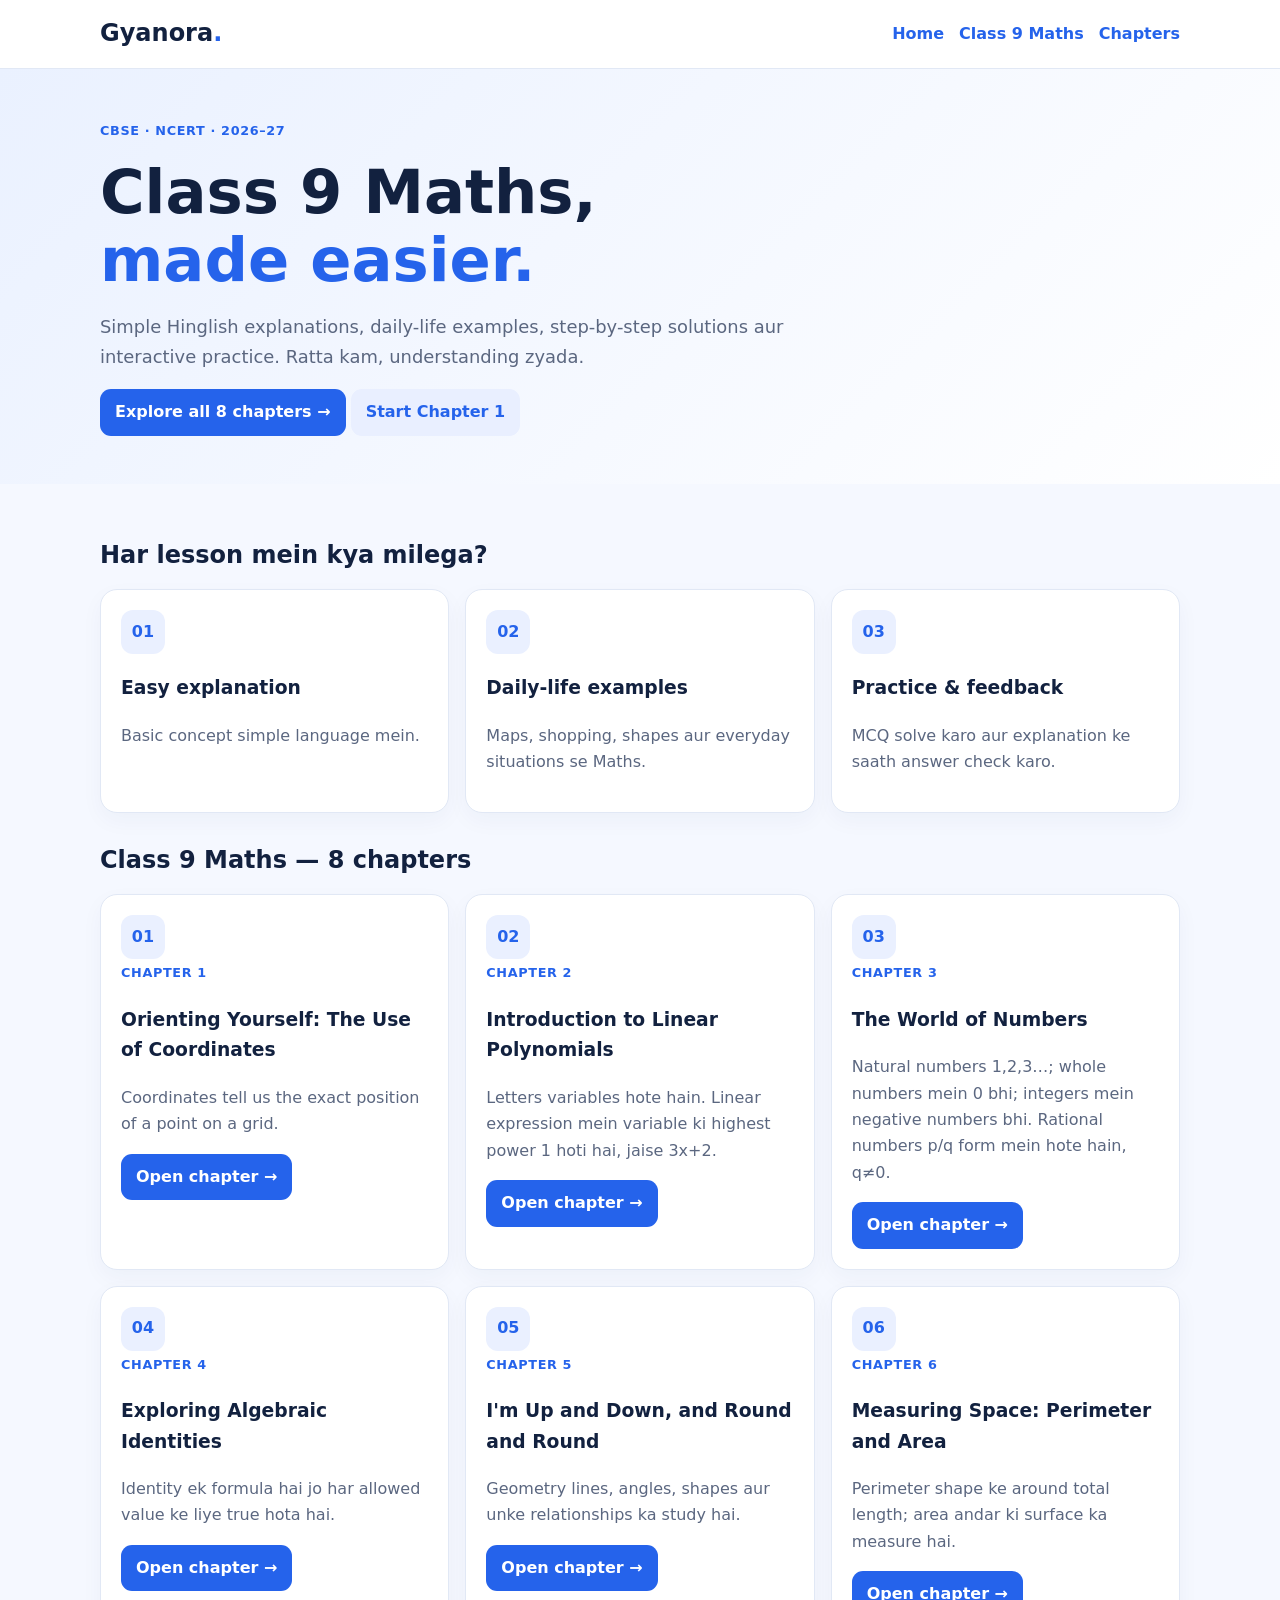
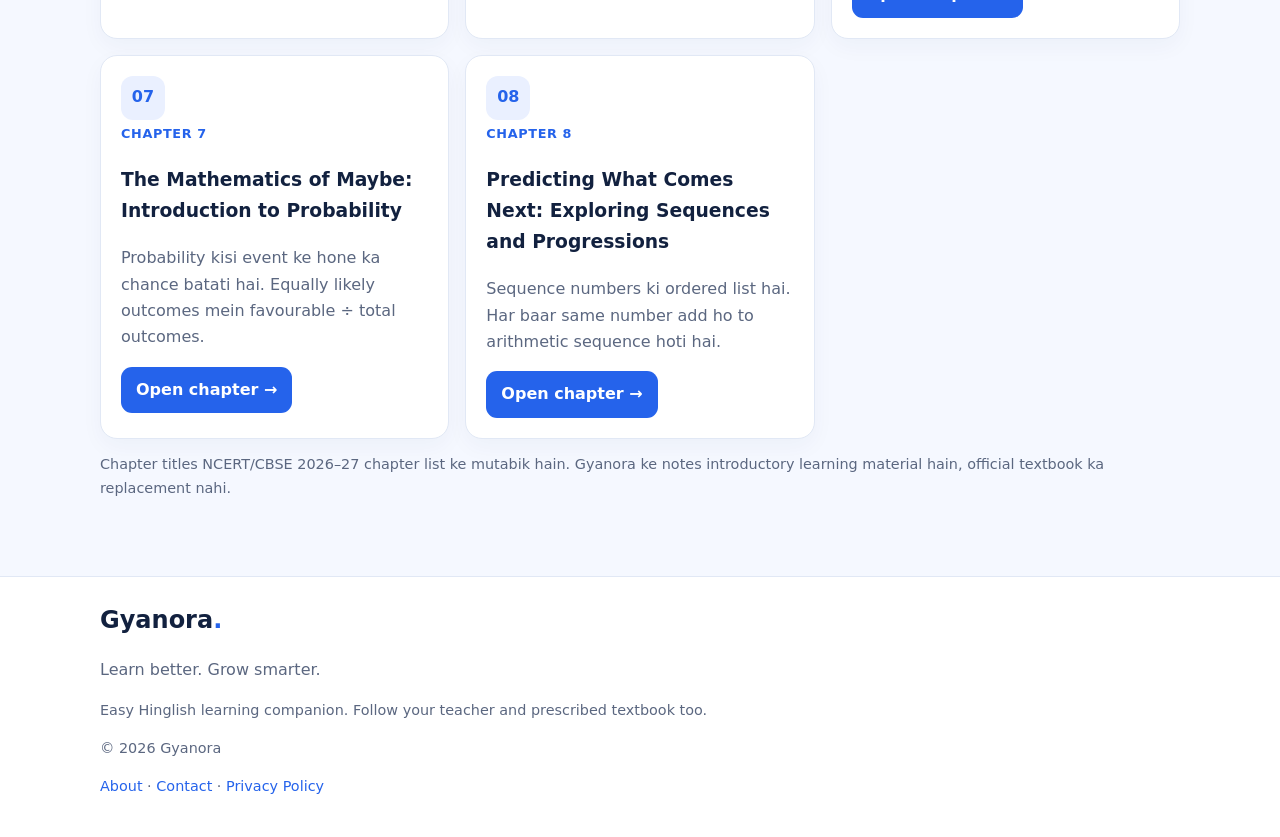
==== commit 341584d7: "Add files via upload" ====
--- a/index.html
+++ b/index.html
@@ -1 +1,18 @@
-<!doctype html><html lang="en"><head><meta charset="utf-8"><meta name="viewport" content="width=device-width,initial-scale=1"><meta name="theme-color" content="#2563eb"><title>Class 9 Maths | Gyanora</title><link rel="stylesheet" href="style.css"></head><body><header><div class="container nav"><a class="logo" href="index.html">Gyanora<span>.</span></a><nav class="navlinks"><a href="index.html">Home</a><a href="class9.html">Class 9 Maths</a><a href="class9.html#chapters">Chapters</a></nav></div></header><main><section class="hero"><div class="container"><span class="eyebrow">CBSE · NCERT · 2026–27</span><h1>Class 9 Maths,<br><span style="color:#2563eb">made easier.</span></h1><p class="lead">Simple Hinglish explanations, daily-life examples, step-by-step solutions aur interactive practice. Ratta kam, understanding zyada.</p><a class="btn" href="class9.html">Explore all 8 chapters →</a> <a class="btn secondary" href="coordinates.html">Start Chapter 1</a></div></section><section class="section"><div class="container"><h2>Har lesson mein kya milega?</h2><div class="grid"><article class="card"><div class="num">01</div><h3>Easy explanation</h3><p>Basic concept simple language mein.</p></article><article class="card"><div class="num">02</div><h3>Daily-life examples</h3><p>Maps, shopping, shapes aur everyday situations se Maths.</p></article><article class="card"><div class="num">03</div><h3>Practice & feedback</h3><p>MCQ solve karo aur explanation ke saath answer check karo.</p></article></div><h2 style="margin-top:32px">Class 9 Maths — 8 chapters</h2><div class="grid"><article class="card chapter-card" data-search="orienting yourself: the use of coordinates coordinates"><div class="num">01</div><span class="tag">CHAPTER 1</span><h3>Orienting Yourself: The Use of Coordinates</h3><p>Coordinates tell us the exact position of a point on a grid.</p><a class="btn" href="coordinates.html">Open chapter →</a></article><article class="card chapter-card" data-search="introduction to linear polynomials linear-polynomials"><div class="num">02</div><span class="tag">CHAPTER 2</span><h3>Introduction to Linear Polynomials</h3><p>Letters variables hote hain. Linear expression mein variable ki highest power 1 hoti hai, jaise 3x+2.</p><a class="btn" href="linear-polynomials.html">Open chapter →</a></article><article class="card chapter-card" data-search="the world of numbers numbers"><div class="num">03</div><span class="tag">CHAPTER 3</span><h3>The World of Numbers</h3><p>Natural numbers 1,2,3…; whole numbers mein 0 bhi; integers mein negative numbers bhi. Rational numbers p/q form mein hote hain, q≠0.</p><a class="btn" href="numbers.html">Open chapter →</a></article><article class="card chapter-card" data-search="exploring algebraic identities algebraic-identities"><div class="num">04</div><span class="tag">CHAPTER 4</span><h3>Exploring Algebraic Identities</h3><p>Identity ek formula hai jo har allowed value ke liye true hota hai.</p><a class="btn" href="algebraic-identities.html">Open chapter →</a></article><article class="card chapter-card" data-search="i'm up and down, and round and round geometry"><div class="num">05</div><span class="tag">CHAPTER 5</span><h3>I'm Up and Down, and Round and Round</h3><p>Geometry lines, angles, shapes aur unke relationships ka study hai.</p><a class="btn" href="geometry.html">Open chapter →</a></article><article class="card chapter-card" data-search="measuring space: perimeter and area mensuration"><div class="num">06</div><span class="tag">CHAPTER 6</span><h3>Measuring Space: Perimeter and Area</h3><p>Perimeter shape ke around total length; area andar ki surface ka measure hai.</p><a class="btn" href="mensuration.html">Open chapter →</a></article><article class="card chapter-card" data-search="the mathematics of maybe: introduction to probability probability"><div class="num">07</div><span class="tag">CHAPTER 7</span><h3>The Mathematics of Maybe: Introduction to Probability</h3><p>Probability kisi event ke hone ka chance batati hai. Equally likely outcomes mein favourable ÷ total outcomes.</p><a class="btn" href="probability.html">Open chapter →</a></article><article class="card chapter-card" data-search="predicting what comes next: exploring sequences and progressions sequences"><div class="num">08</div><span class="tag">CHAPTER 8</span><h3>Predicting What Comes Next: Exploring Sequences and Progressions</h3><p>Sequence numbers ki ordered list hai. Har baar same number add ho to arithmetic sequence hoti hai.</p><a class="btn" href="sequences.html">Open chapter →</a></article></div><p class="small">Chapter titles NCERT/CBSE 2026–27 chapter list ke mutabik hain. Gyanora ke notes introductory learning material hain, official textbook ka replacement nahi.</p></div></section></main><footer><div class="container"><a class="logo" href="index.html">Gyanora<span>.</span></a><p>Learn better. Grow smarter.</p><p class="small">Easy Hinglish learning companion. Follow your teacher and prescribed textbook too.</p><p class="small">© 2026 Gyanora</p></div></footer><script src="app.js"></script></body></html>+<!doctype html><html lang="en"><head><meta charset="utf-8"><meta name="viewport" content="width=device-width,initial-scale=1"><meta name="theme-color" content="#2563eb"><title>Class 9 Maths | Gyanora</title><link rel="stylesheet" href="style.css"><!-- Google Analytics: GYANORA -->
+<script async src="https://www.googletagmanager.com/gtag/js?id=G-F06TS6JVC5"></script>
+<script>
+  window.dataLayer = window.dataLayer || [];
+  function gtag(){dataLayer.push(arguments);}
+  gtag('js', new Date());
+  gtag('config', 'G-F06TS6JVC5');
+</script>
+
+</head><body><header><div class="container nav"><a class="logo" href="index.html">Gyanora<span>.</span></a><nav class="navlinks"><a href="index.html">Home</a><a href="class9.html">Class 9 Maths</a><a href="class9.html#chapters">Chapters</a></nav></div></header><main><section class="hero"><div class="container"><span class="eyebrow">CBSE · NCERT · 2026–27</span><h1>Class 9 Maths,<br><span style="color:#2563eb">made easier.</span></h1><p class="lead">Simple Hinglish explanations, daily-life examples, step-by-step solutions aur interactive practice. Ratta kam, understanding zyada.</p><a class="btn" href="class9.html">Explore all 8 chapters →</a> <a class="btn secondary" href="coordinates.html">Start Chapter 1</a></div></section><section class="section"><div class="container"><h2>Har lesson mein kya milega?</h2><div class="grid"><article class="card"><div class="num">01</div><h3>Easy explanation</h3><p>Basic concept simple language mein.</p></article><article class="card"><div class="num">02</div><h3>Daily-life examples</h3><p>Maps, shopping, shapes aur everyday situations se Maths.</p></article><article class="card"><div class="num">03</div><h3>Practice & feedback</h3><p>MCQ solve karo aur explanation ke saath answer check karo.</p></article></div><h2 style="margin-top:32px">Class 9 Maths — 8 chapters</h2><div class="grid"><article class="card chapter-card" data-search="orienting yourself: the use of coordinates coordinates"><div class="num">01</div><span class="tag">CHAPTER 1</span><h3>Orienting Yourself: The Use of Coordinates</h3><p>Coordinates tell us the exact position of a point on a grid.</p><a class="btn" href="coordinates.html">Open chapter →</a></article><article class="card chapter-card" data-search="introduction to linear polynomials linear-polynomials"><div class="num">02</div><span class="tag">CHAPTER 2</span><h3>Introduction to Linear Polynomials</h3><p>Letters variables hote hain. Linear expression mein variable ki highest power 1 hoti hai, jaise 3x+2.</p><a class="btn" href="linear-polynomials.html">Open chapter →</a></article><article class="card chapter-card" data-search="the world of numbers numbers"><div class="num">03</div><span class="tag">CHAPTER 3</span><h3>The World of Numbers</h3><p>Natural numbers 1,2,3…; whole numbers mein 0 bhi; integers mein negative numbers bhi. Rational numbers p/q form mein hote hain, q≠0.</p><a class="btn" href="numbers.html">Open chapter →</a></article><article class="card chapter-card" data-search="exploring algebraic identities algebraic-identities"><div class="num">04</div><span class="tag">CHAPTER 4</span><h3>Exploring Algebraic Identities</h3><p>Identity ek formula hai jo har allowed value ke liye true hota hai.</p><a class="btn" href="algebraic-identities.html">Open chapter →</a></article><article class="card chapter-card" data-search="i'm up and down, and round and round geometry"><div class="num">05</div><span class="tag">CHAPTER 5</span><h3>I'm Up and Down, and Round and Round</h3><p>Geometry lines, angles, shapes aur unke relationships ka study hai.</p><a class="btn" href="geometry.html">Open chapter →</a></article><article class="card chapter-card" data-search="measuring space: perimeter and area mensuration"><div class="num">06</div><span class="tag">CHAPTER 6</span><h3>Measuring Space: Perimeter and Area</h3><p>Perimeter shape ke around total length; area andar ki surface ka measure hai.</p><a class="btn" href="mensuration.html">Open chapter →</a></article><article class="card chapter-card" data-search="the mathematics of maybe: introduction to probability probability"><div class="num">07</div><span class="tag">CHAPTER 7</span><h3>The Mathematics of Maybe: Introduction to Probability</h3><p>Probability kisi event ke hone ka chance batati hai. Equally likely outcomes mein favourable ÷ total outcomes.</p><a class="btn" href="probability.html">Open chapter →</a></article><article class="card chapter-card" data-search="predicting what comes next: exploring sequences and progressions sequences"><div class="num">08</div><span class="tag">CHAPTER 8</span><h3>Predicting What Comes Next: Exploring Sequences and Progressions</h3><p>Sequence numbers ki ordered list hai. Har baar same number add ho to arithmetic sequence hoti hai.</p><a class="btn" href="sequences.html">Open chapter →</a></article></div><p class="small">Chapter titles NCERT/CBSE 2026–27 chapter list ke mutabik hain. Gyanora ke notes introductory learning material hain, official textbook ka replacement nahi.</p></div></section></main><footer><div class="container"><a class="logo" href="index.html">Gyanora<span>.</span></a><p>Learn better. Grow smarter.</p><p class="small">Easy Hinglish learning companion. Follow your teacher and prescribed textbook too.</p><p class="small">© 2026 Gyanora</p>
+<p class="small">
+  <a href="about.html">About</a> ·
+  <a href="contact.html">Contact</a> ·
+  <a href="privacy-policy.html">Privacy Policy</a>
+</p></div></footer><script src="app.js"></script>
+<script async src="https://feed-pulse.com/api/embed/hit-counter.js?site_id=ac2acdce-4db3-4e97-8095-9b194a066c82&theme=obsidian&style=led&base=0&reset_at=0&reset_to=0&digits=7"></script>
+<noscript><a href="https://feed-pulse.com/free-hit-counter" target="_blank" rel="noopener">Hit counter by FeedPulse</a></noscript>
+</body></html>
--- a/style.css
+++ b/style.css
@@ -1 +1,189 @@
-*{box-sizing:border-box}body{margin:0;background:#f5f8ff;color:#12213f;font:16px/1.65 system-ui,Arial,sans-serif}a{color:#2563eb;text-decoration:none}.container{width:min(1080px,92%);margin:auto}header{background:#fff;border-bottom:1px solid #e1e8f5;position:sticky;top:0}.nav{display:flex;justify-content:space-between;align-items:center;gap:15px;padding:14px 0}.logo{font-size:1.5rem;font-weight:850;color:#12213f}.logo span{color:#2563eb}.navlinks{display:flex;gap:15px;flex-wrap:wrap;font-weight:700}.hero{padding:48px 0;background:linear-gradient(135deg,#eaf1ff,#fff)}h1{font-size:clamp(2rem,6vw,3.8rem);line-height:1.12;margin:.25em 0}h2{line-height:1.25}.lead{font-size:1.12rem;color:#5b6780;max-width:760px}.eyebrow,.tag{color:#2563eb;font-weight:800;font-size:.8rem;letter-spacing:.05em}.section{padding:36px 0}.grid{display:grid;grid-template-columns:repeat(3,1fr);gap:16px}.card,.lesson,.quiz{background:#fff;border:1px solid #e1e8f5;border-radius:17px;padding:20px;box-shadow:0 8px 22px #1b3b6d0a}.card p{color:#5b6780}.num{background:#eaf0ff;color:#2563eb;border-radius:12px;width:44px;height:44px;display:grid;place-items:center;font-weight:850}.btn{display:inline-block;background:#2563eb;color:#fff;padding:10px 15px;border-radius:11px;font-weight:750;border:0;cursor:pointer}.secondary{background:#e9efff;color:#2563eb}.breadcrumb{padding:18px 0;color:#5b6780}.lesson,.quiz{margin:18px 0}.example,.tip{background:#f0f6ff;padding:14px;border-radius:12px;margin:12px 0}.tip{background:#ecfbf4}.formula{font-weight:800;color:#1648b5;background:#edf3ff;border-radius:12px;padding:14px;margin:12px 0}.option{display:block;background:#fff;border:1px solid #e1e8f5;padding:10px;border-radius:10px;margin:8px 0;cursor:pointer}.feedback{display:none;padding:12px;border-radius:10px;margin-top:12px}.feedback.show{display:block}.correct{background:#e9fbf3;color:#096846}.wrong{background:#fff3e8;color:#8a4210}.chapter-nav{display:flex;justify-content:space-between;gap:12px;margin:25px 0}footer{background:white;border-top:1px solid #e1e8f5;padding:24px 0;margin-top:25px;color:#5b6780}.small{font-size:.9rem;color:#5b6780}.search{width:100%;padding:12px;border:1px solid #e1e8f5;border-radius:12px;font:inherit;margin:12px 0}@media(max-width:750px){.grid{grid-template-columns:repeat(2,1fr)}.nav{align-items:flex-start;flex-direction:column}}@media(max-width:520px){.grid{grid-template-columns:1fr}.chapter-nav{flex-direction:column}}+*{box-sizing:border-box}body{margin:0;background:#f5f8ff;color:#12213f;font:16px/1.65 system-ui,Arial,sans-serif}a{color:#2563eb;text-decoration:none}.container{width:min(1080px,92%);margin:auto}header{background:#fff;border-bottom:1px solid #e1e8f5;position:sticky;top:0}.nav{display:flex;justify-content:space-between;align-items:center;gap:15px;padding:14px 0}.logo{font-size:1.5rem;font-weight:850;color:#12213f}.logo span{color:#2563eb}.navlinks{display:flex;gap:15px;flex-wrap:wrap;font-weight:700}.hero{padding:48px 0;background:linear-gradient(135deg,#eaf1ff,#fff)}h1{font-size:clamp(2rem,6vw,3.8rem);line-height:1.12;margin:.25em 0}h2{line-height:1.25}.lead{font-size:1.12rem;color:#5b6780;max-width:760px}.eyebrow,.tag{color:#2563eb;font-weight:800;font-size:.8rem;letter-spacing:.05em}.section{padding:36px 0}.grid{display:grid;grid-template-columns:repeat(3,1fr);gap:16px}.card,.lesson,.quiz{background:#fff;border:1px solid #e1e8f5;border-radius:17px;padding:20px;box-shadow:0 8px 22px #1b3b6d0a}.card p{color:#5b6780}.num{background:#eaf0ff;color:#2563eb;border-radius:12px;width:44px;height:44px;display:grid;place-items:center;font-weight:850}.btn{display:inline-block;background:#2563eb;color:#fff;padding:10px 15px;border-radius:11px;font-weight:750;border:0;cursor:pointer}.secondary{background:#e9efff;color:#2563eb}.breadcrumb{padding:18px 0;color:#5b6780}.lesson,.quiz{margin:18px 0}.example,.tip{background:#f0f6ff;padding:14px;border-radius:12px;margin:12px 0}.tip{background:#ecfbf4}.formula{font-weight:800;color:#1648b5;background:#edf3ff;border-radius:12px;padding:14px;margin:12px 0}.option{display:block;background:#fff;border:1px solid #e1e8f5;padding:10px;border-radius:10px;margin:8px 0;cursor:pointer}.feedback{display:none;padding:12px;border-radius:10px;margin-top:12px}.feedback.show{display:block}.correct{background:#e9fbf3;color:#096846}.wrong{background:#fff3e8;color:#8a4210}.chapter-nav{display:flex;justify-content:space-between;gap:12px;margin:25px 0}footer{background:white;border-top:1px solid #e1e8f5;padding:24px 0;margin-top:25px;color:#5b6780}.small{font-size:.9rem;color:#5b6780}.search{width:100%;padding:12px;border:1px solid #e1e8f5;border-radius:12px;font:inherit;margin:12px 0}@media(max-width:750px){.grid{grid-template-columns:repeat(2,1fr)}.nav{align-items:flex-start;flex-direction:column}}@media(max-width:520px){.grid{grid-template-columns:1fr}.chapter-nav{flex-direction:column}}
+
+/* GYANORA written practice upgrade */
+.written-practice{border-color:#cddaf5;background:linear-gradient(180deg,#fff 0%,#f9fbff 100%)}
+.written-progress{display:flex;justify-content:space-between;gap:10px;flex-wrap:wrap;background:#edf3ff;color:#234b9b;border-radius:10px;padding:10px 12px;margin:14px 0;font-size:.9rem;font-weight:700}
+.written-question{border:1px solid #e1e8f5;border-radius:13px;padding:14px;margin:14px 0;background:#fff}
+.written-question h3{margin:6px 0 12px;font-size:1.05rem;line-height:1.5}
+.written-level{display:inline-block;font-size:.78rem;font-weight:800;letter-spacing:.04em;color:#3157a4;background:#edf3ff;padding:5px 8px;border-radius:7px;margin:0}
+.solution-details{border-top:1px solid #e7edf7;padding-top:10px}
+.solution-details summary{cursor:pointer;display:inline-block;background:#2563eb;color:#fff;border-radius:9px;padding:9px 12px;font-weight:750;list-style:none}
+.solution-details summary::-webkit-details-marker{display:none}
+.solution-details[open] summary{background:#1648b5}
+.solution-body{padding:10px 12px;margin-top:10px;background:#f4f8ff;border-radius:10px;line-height:1.7;overflow-wrap:anywhere}
+.solution-body p{margin:8px 0}
+.final-answer{border-left:4px solid #16a36a;padding:8px 10px;background:#e9fbf3;border-radius:5px;color:#075b3e}
+@media(max-width:520px){.written-question{padding:12px}.written-progress{font-size:.82rem}.solution-details summary{max-width:100%}}
+
+
+/* GYANORA INTERACTIVE ANIMATIONS */
+.gyanora-animation-lab {
+  margin: 28px 0; padding: 20px; color: #f8fafc;
+  background: linear-gradient(140deg,#111827,#312e81);
+  border: 1px solid #7561c9; border-radius: 20px;
+  box-shadow: 0 12px 30px #0002;
+}
+.gyanora-animation-lab h2 { color:#fff; margin:8px 0; }
+.gyanora-animation-lab .lab-intro { color:#cbd5e1; }
+.gyanora-animation-lab .lab-stage {
+  display:grid; place-items:center; min-height:200px;
+  background:#0b1020; border:1px solid #334155;
+  border-radius:14px; overflow:hidden;
+}
+.gyanora-animation-lab svg { width:100%; max-width:620px; height:auto; }
+.gyanora-animation-lab .lab-controls {
+  display:flex; flex-wrap:wrap; align-items:center;
+  gap:12px; margin-top:16px;
+}
+.gyanora-animation-lab .lab-slider {
+  display:flex; flex:1 1 180px; flex-direction:column;
+  gap:8px; color:#e2e8f0;
+}
+.gyanora-animation-lab input[type=range] {
+  width:100%; accent-color:#a78bfa;
+}
+.gyanora-animation-lab button {
+  padding:10px 16px; border:0; border-radius:30px;
+  background:#8b5cf6; color:white; font-weight:bold;
+}
+.gyanora-animation-lab button.lab-reset { background:#334155; }
+.gyanora-animation-lab .lab-readout {
+  margin-top:14px; padding:12px; border-radius:10px;
+  background:#ffffff12; color:#ddd6fe; font-weight:bold;
+}
+.gyanora-animation-lab .lab-tip { color:#cbd5e1; font-size:.85rem; }
+
+
+/* GYANORA WHITE INTERACTIVE LAB REDESIGN */
+.gyanora-animation-lab {
+  color: #1e293b;
+  background: linear-gradient(145deg, #ffffff 0%, #f4f8ff 100%);
+  border: 1px solid #dbe5f5;
+  border-radius: 22px;
+  padding: 20px;
+  margin: 28px 0;
+  box-shadow: 0 10px 28px rgba(30, 64, 175, 0.09);
+}
+
+.gyanora-animation-lab h2 {
+  color: #172554;
+  font-size: 1.4rem;
+  line-height: 1.4;
+}
+
+.gyanora-animation-lab .lab-intro {
+  color: #475569;
+  line-height: 1.7;
+}
+
+.gyanora-animation-lab .lab-stage {
+  display: grid;
+  place-items: center;
+  min-height: 220px;
+  padding: 10px;
+  background: #ffffff;
+  border: 1px solid #dbeafe;
+  border-radius: 16px;
+  overflow: hidden;
+  box-shadow: inset 0 1px 5px rgba(15, 23, 42, 0.04);
+}
+
+.gyanora-animation-lab svg {
+  display: block;
+  width: 100%;
+  max-width: 620px;
+  height: auto;
+}
+
+.gyanora-animation-lab svg text {
+  fill: #334155 !important;
+  font-weight: 600;
+}
+
+.gyanora-animation-lab .lab-controls {
+  display: flex;
+  flex-wrap: wrap;
+  align-items: center;
+  gap: 12px;
+  margin-top: 18px;
+}
+
+.gyanora-animation-lab .lab-slider {
+  display: flex;
+  flex: 1 1 180px;
+  flex-direction: column;
+  gap: 9px;
+  color: #334155;
+  font-weight: 600;
+}
+
+.gyanora-animation-lab input[type="range"] {
+  width: 100%;
+  accent-color: #4f46e5;
+  cursor: pointer;
+  min-height: 28px;
+}
+
+.gyanora-animation-lab button {
+  padding: 11px 18px;
+  border: 1px solid #4338ca;
+  border-radius: 12px;
+  background: linear-gradient(135deg, #4f46e5, #2563eb);
+  color: #ffffff;
+  font-weight: 700;
+  cursor: pointer;
+  transition: transform 160ms ease, box-shadow 160ms ease;
+}
+
+.gyanora-animation-lab button:active {
+  transform: scale(0.97);
+}
+
+.gyanora-animation-lab button.lab-reset {
+  background: #ffffff;
+  color: #334155;
+  border-color: #cbd5e1;
+}
+
+.gyanora-animation-lab .lab-readout {
+  margin-top: 14px;
+  padding: 14px;
+  border: 1px solid #bfdbfe;
+  border-radius: 12px;
+  background: #eff6ff;
+  color: #1e40af;
+  font-weight: 600;
+  line-height: 1.6;
+}
+
+.gyanora-animation-lab .lab-tip {
+  color: #64748b;
+  font-size: 0.9rem;
+  line-height: 1.6;
+}
+
+@media (max-width: 520px) {
+  .gyanora-animation-lab {
+    padding: 14px;
+    border-radius: 16px;
+  }
+
+  .gyanora-animation-lab .lab-stage {
+    min-height: 180px;
+    padding: 5px;
+  }
+
+  .gyanora-animation-lab .lab-controls {
+    gap: 9px;
+  }
+
+  .gyanora-animation-lab button {
+    padding: 10px 13px;
+  }
+}
+
+@media (prefers-reduced-motion: reduce) {
+  .gyanora-animation-lab button {
+    transition: none;
+  }
+}
